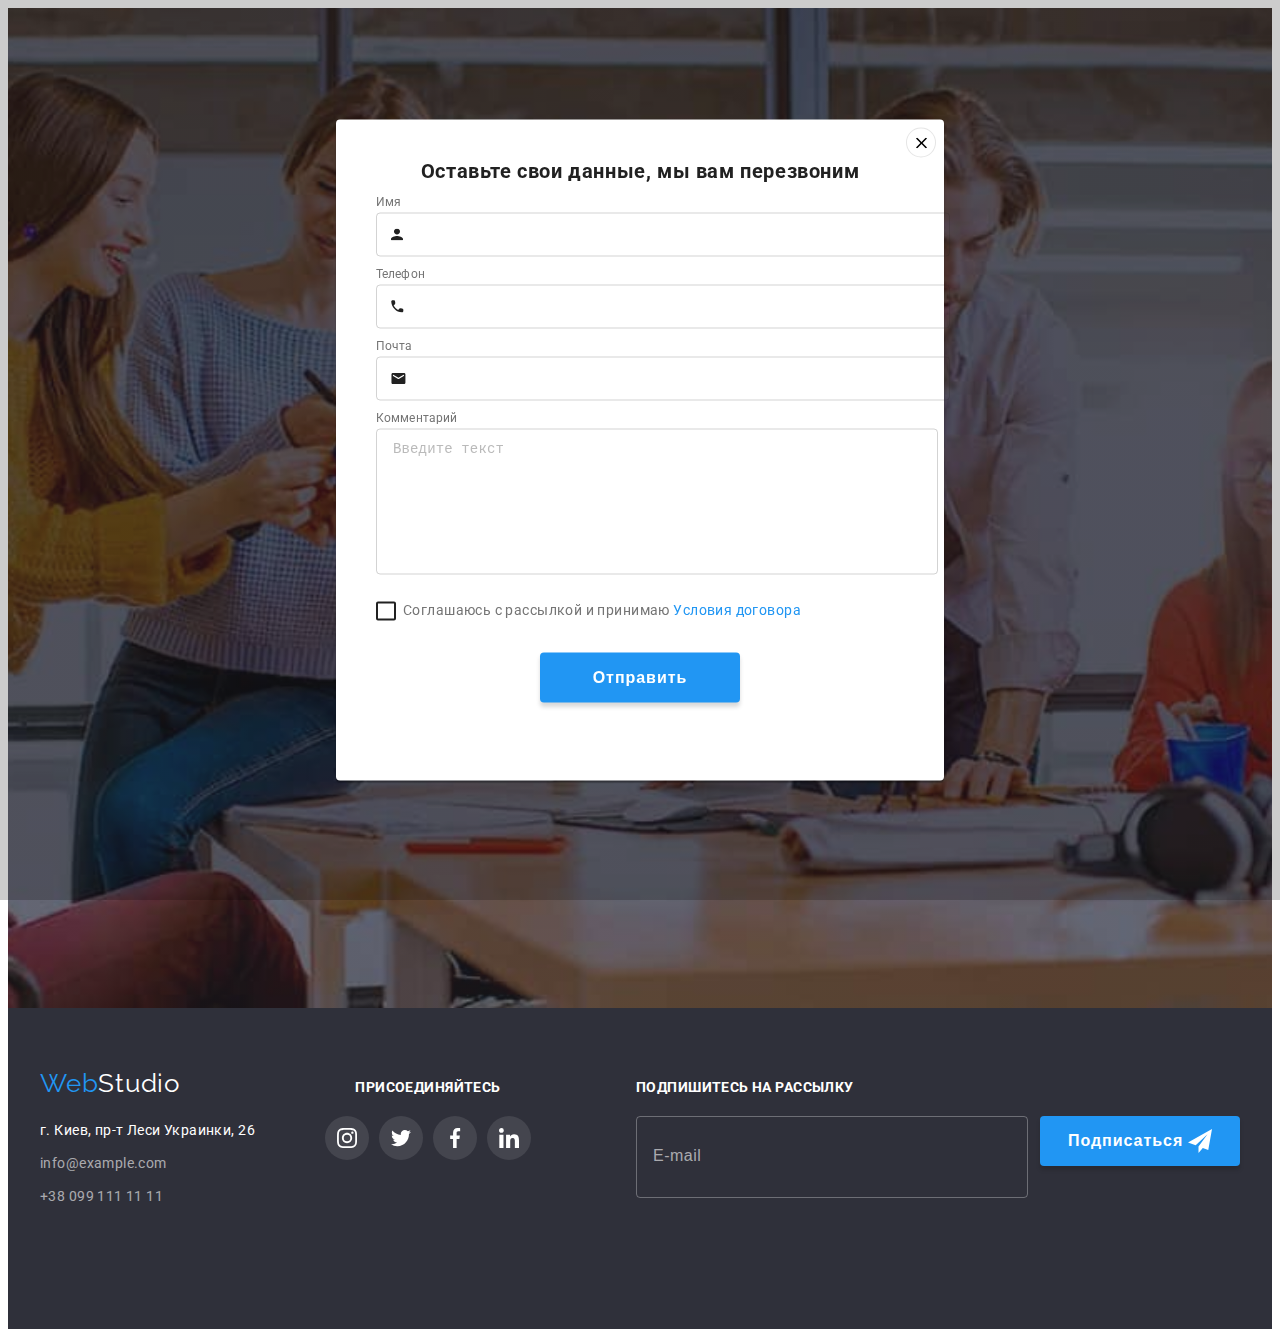
==== index.html @ 38171be0 "1" ====
<!DOCTYPE html>
<html lang="ru">
  <head>
    <meta charset="UTF-8" />
    <meta http-equiv="X-UA-Compatible" content="IE=edge" />
    <meta name="viewport" content="width=device-width, initial-scale=1.0" />
    <title>WebStudio</title>
    <link rel="preconnect" href="https://fonts.googleapis.com" />
    <link rel="preconnect" href="https://fonts.gstatic.com" crossorigin />
    <link
      href="https://fonts.googleapis.com/css2?family=Raleway:wght@700&family=Roboto:wght@400;500;700;900&display=swap"
      rel="stylesheet"
    />
    <link href="https://unpkg.com/aos@2.3.1/dist/aos.css" rel="stylesheet" />
    <link
      rel="stylesheet"
      href="https://cdnjs.cloudflare.com/ajax/libs/modern-normalize/1.1.0/modern-normalize.min.css"
      integrity="sha512-wpPYUAdjBVSE4KJnH1VR1HeZfpl1ub8YT/NKx4PuQ5NmX2tKuGu6U/JRp5y+Y8XG2tV+wKQpNHVUX03MfMFn9Q=="
      crossorigin="anonymous"
      referrerpolicy="no-referrer"
    />
    <link rel="stylesheet" href="./css/main.min.css" />
  </head>
  <body>
    <!-- <header class="header">
      <div class="container">
        <nav class="nav">
          <a class="logo nav__logo" href="/">
            <span>Web</span><span class="nav__logo--dark">Studio</span>
          </a>

          <ul class="menu">
            <li class="menu__item">
              <a class="menu__link current" href="./index.html">Студия</a>
            </li>
            <li class="menu__item">
              <a class="menu__link" href="./portfolio.html">Портфолио</a>
            </li>
            <li class="menu__item">
              <a class="menu__link" href="">Контакты</a>
            </li>
          </ul>
        </nav>

        <ul class="contacts">
          <li class="contact__item">
            <a class="contacts__link" href="mailto:info@devstudio.com">
              <svg class="contacts__icon" width="16" height="12">
                <use href="./images/icons.svg#icon-envelope-1"></use>
              </svg>
              info@devstudio.com</a
            >
          </li>
          <li class="contact__item">
            <a class="contacts__link" href="tel:+380991111111">
              <svg class="contacts__icon" width="10" height="16">
                <use href="./images/icons.svg#icon-smartphone-1"></use>
              </svg>
              +38 099 111 11 11</a
            >
          </li>
        </ul>
      </div>
    </header> -->

    <main>
      <section
        class="hero"
        data-aos="fade-right"
        data-aos-offset="400"
        data-aos-easing="ease-in-sine"
      >
        <div class="container">
          <h1 class="hero__title">Эффективные решения для вашего бизнеса</h1>
          <button class="hero__button btn" type="button" data-modal-open>
            Заказать услугу
          </button>
        </div>
      </section>

      <!-- <section
        class="benefits section"
        data-aos="fade-left"
        data-aos-offset="400"
        data-aos-easing="ease-in-sine"
      >
        <div class="container">
          <ul class="benefits__list">
            <li class="benefits__item">
              <div class="benefits-picture">
                <svg class="benefits-picture__icon" width="70" height="70">
                  <use href="./images/icons.svg#icon-antenna-1"></use>
                </svg>
              </div>
              <h2 class="benefits__title">Внимание к деталям</h2>
              <p class="benefits__description">
                Идейные соображения, а также начало повседневной работы по
                формированию позиции.
              </p>
            </li>
            <li class="benefits__item">
              <div class="benefits-picture">
                <svg class="benefits-picture__icon" width="70" height="70">
                  <use href="./images/icons.svg#icon-clock"></use>
                </svg>
              </div>
              <h2 class="benefits__title">Пунктуальность</h2>
              <p class="benefits__description">
                Задача организации, в особенности же рамки и место обучения
                кадров влечет за собой.
              </p>
            </li>
            <li class="benefits__item">
              <div class="benefits-picture">
                <svg class="benefits-picture__icon" width="70" height="70">
                  <use href="./images/icons.svg#icon-diagram"></use>
                </svg>
              </div>
              <h2 class="benefits__title">Планирование</h2>
              <p class="benefits__description">
                Равным образом консультация с широким активом в значительной
                степени обуславливает.
              </p>
            </li>
            <li class="benefits__item">
              <div class="benefits-picture">
                <svg class="benefits-picture__icon" width="70" height="70">
                  <use href="./images/icons.svg#icon-astronaut"></use>
                </svg>
              </div>
              <h2 class="benefits__title">Современные технологии</h2>
              <p class="benefits__description">
                Значимость этих проблем настолько очевидна, что реализация
                плановых заданий.
              </p>
            </li>
          </ul>
        </div>
      </section> -->

      <!-- <section
        class="work section"
        data-aos="fade-right"
        data-aos-offset="400"
        data-aos-easing="ease-in-sine"
      >
        <div class="container">
          <h2 class="work-title title">Чем мы занимаемся</h2>
          <ul class="work-list list">
            <li class="work-item">
              <img
                class="img"
                src="./images/code.jpg"
                alt="код"
                width="370"
                height="294"
              />
              <p class="work-list-text">Десктопные приложения</p>
            </li>
            <li class="work-item">
              <img
                src="./images/develop.jpg"
                alt="моб разработка"
                width="370"
                height="294"
              />
              <p class="work-list-text">Мобильные приложения</p>
            </li>
            <li class="work-item">
              <img
                src="./images/styles.jpg"
                alt="стили"
                width="370"
                height="294"
              />
              <p class="work-list-text">Дизайнерские решения</p>
            </li>
          </ul>
        </div>
      </section> -->

      <!-- <section
        class="team section"
        data-aos="fade-left"
        data-aos-offset="400"
        data-aos-easing="ease-in-sine"
      >
        <div class="container">
          <h2 class="team-title title">Наша команда</h2>
          <ul class="team-list list">
            <li class="team-item">
              <img
                src="./images/product_designer.jpg"
                alt="Игорь Демьяненко"
                width="270"
                height="260"
              />
              <div class="employee">
                <h3 class="team-subtitle">Игорь Демьяненко</h3>
                <p class="team-text" lang="en">Product Designer</p>
                <ul class="soc-list employee-soc-list">
                  <li class="soc-item employee-soc-item">
                    <a href="" class="soc-link employee-soc-link">
                      <svg
                        class="soc-icons employee-soc-icons"
                        width="20"
                        height="20"
                      >
                        <use href="./images/icons.svg#icon-instagram"></use>
                      </svg>
                    </a>
                  </li>
                  <li class="soc-item employee-soc-item">
                    <a href="" class="soc-link employee-soc-link">
                      <svg
                        class="soc-icons employee-soc-icons"
                        width="20"
                        height="20"
                      >
                        <use href="./images/icons.svg#icon-twitter"></use>
                      </svg>
                    </a>
                  </li>
                  <li class="soc-item employee-soc-item">
                    <a href="" class="soc-link employee-soc-link">
                      <svg
                        class="soc-icons employee-soc-icons"
                        width="20"
                        height="20"
                      >
                        <use href="./images/icons.svg#icon-facebook"></use>
                      </svg>
                    </a>
                  </li>
                  <li class="soc-item employee-soc-item">
                    <a href="" class="soc-link employee-soc-link">
                      <svg
                        class="soc-icons employee-soc-icons"
                        width="20"
                        height="20"
                      >
                        <use href="./images/icons.svg#icon-linkedin"></use>
                      </svg>
                    </a>
                  </li>
                </ul>
              </div>
            </li>
            <li class="team-item">
              <img
                src="./images/frontend_developer.jpg"
                alt="Ольга Репина"
                width="270"
                height="260"
              />
              <div class="employee">
                <h3 class="team-subtitle">Ольга Репина</h3>
                <p class="team-text" lang="en">Frontend Developer</p>
                <ul class="soc-list employee-soc-list">
                  <li class="soc-item employee-soc-item">
                    <a href="" class="soc-link employee-soc-link">
                      <svg
                        class="soc-icons employee-soc-icons"
                        width="20"
                        height="20"
                      >
                        <use href="./images/icons.svg#icon-instagram"></use>
                      </svg>
                    </a>
                  </li>
                  <li class="soc-item employee-soc-item">
                    <a href="" class="soc-link employee-soc-link">
                      <svg
                        class="soc-icons employee-soc-icons"
                        width="20"
                        height="20"
                      >
                        <use href="./images/icons.svg#icon-twitter"></use>
                      </svg>
                    </a>
                  </li>
                  <li class="soc-item employee-soc-item">
                    <a href="" class="soc-link employee-soc-link">
                      <svg
                        class="soc-icons employee-soc-icons"
                        width="20"
                        height="20"
                      >
                        <use href="./images/icons.svg#icon-facebook"></use>
                      </svg>
                    </a>
                  </li>
                  <li class="soc-item employee-soc-item">
                    <a href="" class="soc-link employee-soc-link">
                      <svg
                        class="soc-icons employee-soc-icons"
                        width="20"
                        height="20"
                      >
                        <use href="./images/icons.svg#icon-linkedin"></use>
                      </svg>
                    </a>
                  </li>
                </ul>
              </div>
            </li>
            <li class="team-item">
              <img
                src="./images/marketing.jpg"
                alt="Николай Тарасов"
                width="270"
                height="260"
              />
              <div class="employee">
                <h3 class="team-subtitle">Николай Тарасов</h3>
                <p class="team-text" lang="en">Marketing</p>
                <ul class="soc-list employee-soc-list">
                  <li class="soc-item employee-soc-item">
                    <a href="" class="soc-link employee-soc-link">
                      <svg
                        class="soc-icons employee-soc-icons"
                        width="20"
                        height="20"
                      >
                        <use href="./images/icons.svg#icon-instagram"></use>
                      </svg>
                    </a>
                  </li>
                  <li class="soc-item employee-soc-item">
                    <a href="" class="soc-link employee-soc-link">
                      <svg
                        class="soc-icons employee-soc-icons"
                        width="20"
                        height="20"
                      >
                        <use href="./images/icons.svg#icon-twitter"></use>
                      </svg>
                    </a>
                  </li>
                  <li class="soc-item employee-soc-item">
                    <a href="" class="soc-link employee-soc-link">
                      <svg
                        class="soc-icons employee-soc-icons"
                        width="20"
                        height="20"
                      >
                        <use href="./images/icons.svg#icon-facebook"></use>
                      </svg>
                    </a>
                  </li>
                  <li class="soc-item employee-soc-item">
                    <a href="" class="soc-link employee-soc-link">
                      <svg
                        class="soc-icons employee-soc-icons"
                        width="20"
                        height="20"
                      >
                        <use href="./images/icons.svg#icon-linkedin"></use>
                      </svg>
                    </a>
                  </li>
                </ul>
              </div>
            </li>
            <li class="team-item">
              <img
                src="./images/ui_designer.jpg"
                alt="Михаил Ермаков"
                width="270"
                height="260"
              />
              <div class="employee">
                <h3 class="team-subtitle">Михаил Ермаков</h3>
                <p class="team-text" lang="en">UI Designer</p>
                <ul class="soc-list employee-soc-list">
                  <li class="soc-item employee-soc-item">
                    <a href="" class="soc-link employee-soc-link">
                      <svg
                        class="soc-icons soc-icons employee-soc-icons"
                        width="20"
                        height="20"
                      >
                        <use href="./images/icons.svg#icon-instagram"></use>
                      </svg>
                    </a>
                  </li>
                  <li class="soc-item employee-soc-item">
                    <a href="" class="soc-link employee-soc-link">
                      <svg
                        class="soc-icons employee-soc-icons"
                        width="20"
                        height="20"
                      >
                        <use href="./images/icons.svg#icon-twitter"></use>
                      </svg>
                    </a>
                  </li>
                  <li class="soc-item employee-soc-item">
                    <a href="" class="soc-link employee-soc-link">
                      <svg
                        class="soc-icons employee-soc-icons"
                        width="20"
                        height="20"
                      >
                        <use href="./images/icons.svg#icon-facebook"></use>
                      </svg>
                    </a>
                  </li>
                  <li class="soc-item employee-soc-item">
                    <a href="" class="soc-link employee-soc-link">
                      <svg
                        class="soc-icons employee-soc-icons"
                        width="20"
                        height="20"
                      >
                        <use href="./images/icons.svg#icon-linkedin"></use>
                      </svg>
                    </a>
                  </li>
                </ul>
              </div>
            </li>
          </ul>
        </div>
      </section> -->

      <!-- <section
        class="clients section"
        data-aos="fade-right"
        data-aos-offset="400"
        data-aos-easing="ease-in-sine"
      >
        <div class="container">
          <h2 class="clients-title title">Постоянные клиенты</h2>
          <ul class="clients-list">
            <li class="clients-item">
              <a href="" class="client-link">
                <svg class="client-icon" width="106" height="60">
                  <use href="./images/icons.svg#icon-logoyaco-2"></use>
                </svg>
              </a>
            </li>
            <li class="clients-item">
              <a href="" class="client-link">
                <svg class="client-icon" width="106" height="60">
                  <use href="./images/icons.svg#icon-company"></use>
                </svg>
              </a>
            </li>
            <li class="clients-item">
              <a href="" class="client-link">
                <svg class="client-icon" width="106" height="60">
                  <use href="./images/icons.svg#icon-companythird"></use>
                </svg>
              </a>
            </li>
            <li class="clients-item">
              <a href="" class="client-link">
                <svg class="client-icon" width="106" height="60">
                  <use href="./images/icons.svg#icon-fosterpeters"></use>
                </svg>
              </a>
            </li>
            <li class="clients-item">
              <a href="" class="client-link">
                <svg class="client-icon" width="106" height="60">
                  <use href="./images/icons.svg#icon-brand"></use>
                </svg>
              </a>
            </li>
            <li class="clients-item">
              <a href="" class="client-link">
                <svg class="client-icon" width="106" height="60">
                  <use href="./images/icons.svg#icon-tagline"></use>
                </svg>
              </a>
            </li>
          </ul>
        </div>
      </section> -->
    </main>

    <footer class="footer">
      <div class="footer-wrap container">
        <div class="footer-wrap-top">
          <div class="footer-left">
            <a class="logo" href="/">
              <span>Web</span><span class="logo-light">Studio</span>
            </a>
            <address class="address">
              <ul class="address-list list">
                <li class="adress-item">
                  <a class="address-destination" href=""
                    >г. Киев, пр-т Леси Украинки, 26</a
                  >
                </li>
                <li class="adress-item">
                  <a class="address-link" href="mailto:info@example.com"
                    >info@example.com</a
                  >
                </li>
                <li class="adress-item">
                  <a class="address-link" href="tel:+380991111111"
                    >+38 099 111 11 11</a
                  >
                </li>
              </ul>
            </address>
          </div>

          <div class="soc-contacts">
            <h2 class="title-soc">присоединяйтесь</h2>
            <ul class="soc-list footer-soc-list">
              <li class="soc-item footer-soc-item">
                <a href="" class="soc-link footer-soc-link">
                  <svg class="soc-icons footer-soc-icon" width="20" height="20">
                    <use href="./images/icons.svg#icon-instagram"></use>
                  </svg>
                </a>
              </li>
              <li class="soc-item footer-soc-item">
                <a href="" class="soc-link footer-soc-link">
                  <svg class="soc-icons footer-soc-icon" width="20" height="20">
                    <use href="./images/icons.svg#icon-twitter"></use>
                  </svg>
                </a>
              </li>
              <li class="soc-item footer-soc-item">
                <a href="" class="soc-link footer-soc-link">
                  <svg class="soc-icons footer-soc-icon" width="20" height="20">
                    <use href="./images/icons.svg#icon-facebook"></use>
                  </svg>
                </a>
              </li>
              <li class="soc-item footer-soc-item">
                <a href="" class="soc-link footer-soc-link">
                  <svg class="soc-icons footer-soc-icon" width="20" height="20">
                    <use href="./images/icons.svg#icon-linkedin"></use>
                  </svg>
                </a>
              </li>
            </ul>
          </div>
        </div>
        <form class="footer-form">
          <p class="form-text">Подпишитесь на рассылку</p>
          <div class="footer-input-wrap">
            <input
              class="footer-input"
              name="email"
              type="email"
              placeholder="E-mail"
            />

            <button class="btn-footer btn" type="submit">
              Подписаться
              <svg class="button-icon" width="24" height="24">
                <use href="./images/icons.svg#icon-icon-send"></use>
              </svg>
            </button>
          </div>
        </form>
      </div>
    </footer>

    <div class="backdrop" data-modal>
      <div class="modal">
        <button class="modal-close-btn" type="button" data-modal-close>
          <svg class="modal-close-icon" width="11" height="11">
            <use href="./images/icons.svg#icon-button-close"></use>
          </svg>
        </button>
        <p class="modal-title">Оставьте свои данные, мы вам перезвоним</p>
        <form class="modal-form">
          <div class="modal-field">
            <label class="label-modal" for="full-name">Имя</label>
            <div class="modal-wrap">
              <input
                class="input-modal"
                id="full-name"
                name="full-name"
                type="text"
                required
              />
              <svg class="input-icon" width="12" height="12">
                <use href="./images/icons.svg#icon-person-2"></use>
              </svg>
            </div>
          </div>

          <div class="modal-field">
            <label class="label-modal" for="tel">Телефон</label>
            <div class="modal-wrap">
              <input
                class="input-modal"
                id="tel"
                name="tel"
                type="tel"
                required
              />
              <svg class="input-icon" width="13" height="13">
                <use href="./images/icons.svg#icon-phone-1"></use>
              </svg>
            </div>
          </div>

          <div class="modal-field">
            <label class="label-modal" for="email">Почта</label>
            <div class="modal-wrap">
              <input
                class="input-modal"
                id="email"
                name="mail"
                type="email"
                required
              />
              <svg class="input-icon" width="15" height="12">
                <use href="./images/icons.svg#icon-mail-2"></use>
              </svg>
            </div>
          </div>

          <div class="modal-field-comment">
            <label class="label-modal" for="comment">Комментарий</label>
            <div class="modal-wrap-comment">
              <textarea
                class="textarea-comment"
                name="comment"
                id="comment"
                placeholder="Введите текст"
              ></textarea>
            </div>
          </div>
          <div class="modal-field-check">
            <input
              class="input-check visually-hidden"
              type="checkbox"
              name="privacy"
              id="privacy"
              required
            />
            <label class="check-label" for="privacy">
              <span>
                <svg class="check-icon" width="11" height="8">
                  <use href="./images/icons.svg#icon-checkbox1"></use>
                </svg>
              </span>
              Соглашаюсь с рассылкой и принимаю&nbsp;
              <a href="">Условия договора</a>
            </label>
          </div>

          <button class="btn-modal btn" type="submit">Отправить</button>
        </form>
      </div>
    </div>
    <script src="https://unpkg.com/aos@2.3.1/dist/aos.js"></script>
    <script>
      AOS.init();
    </script>
    <script src="./js/modal.js"></script>
  </body>
</html>
---- css/main.min.css ----
:root{--main-title-color: #212121;--main-text-color: #757575;--second-text-color: #ffffff;--dark-text-color: #000000;--accent-color: #2196f3;--bgc-btn-hover: #188ce8;--main-bgc: #f5f4fa;--bgc-light: #ffffff;--bgc-dark: #2f303a;--main-font: "Roboto", Arial, Helvetica, sans-serif;--logo-font: "Raleway"}.visually-hidden{position:absolute;white-space:nowrap;width:1px;height:1px;overflow:hidden;border:0;padding:0;clip:rect(0 0 0 0);clip-path:inset(50%);margin:-1px}p,h1,h2,h3,h4,h5,h6{margin:0}ul{margin:0;padding-left:0;list-style:none}img{display:block;max-width:100%;height:auto;width:100%}button{cursor:pointer}a{text-decoration:none}body{font-family:var(--main-font);color:var(--main-text-color)}.container{width:100%;padding-left:15px;padding-right:15px;margin:0 auto}@media screen and (min-width: 480px){.container{max-width:480px}}@media screen and (min-width: 768px){.container{max-width:768px}}@media screen and (min-width: 1200px){.container{max-width:1200px}}.section{padding-top:60px;padding-bottom:60px}@media screen and (min-width: 1200px){.section{padding-top:94px;padding-bottom:94px}}.logo{font-family:var(--logo-font);font-size:24px;line-height:1.17;letter-spacing:.03em;color:var(--accent-color)}@media screen and (min-width: 1200px){.logo{font-size:26px;line-height:1.19}}.btn{font-weight:700;font-size:16px;line-height:1.88;text-align:center;letter-spacing:.06em;color:var(--second-text-color);background-color:var(--accent-color);box-shadow:0px 4px 4px rgba(0,0,0,.15);border-radius:4px;border:none;height:50px;min-width:200px;display:block;margin-right:0;margin-right:auto;margin-left:auto;transition:background-color 250ms cubic-bezier(0.4, 0, 0.2, 1)}.btn:hover,.btn:focus{background-color:var(--bgc-btn-hover)}.header{border-bottom:1px solid #ececec}.header .container{display:flex;align-items:center}.nav{display:flex;align-items:center}.nav__logo{padding-top:16px;padding-bottom:16px}@media screen and (min-width: 768px){.nav__logo{padding-top:0px;padding-bottom:0px;margin-right:88px}}@media screen and (min-width: 1200px){.nav__logo{margin-right:93px}}.nav__logo--dark{color:var(--dark-text-color)}.menu{display:none}@media screen and (min-width: 768px){.menu{display:flex;align-items:center}}.menu__link{font-weight:500;font-size:14px;line-height:1.14;letter-spacing:.02em;color:var(--main-title-color);padding-top:32px;padding-bottom:32px;display:block;transition:color 250ms cubic-bezier(0.4, 0, 0.2, 1)}.menu__link:hover,.menu__link:focus{color:var(--accent-color)}.menu__item{position:relative}.menu__item:not(:last-child){margin-right:50px}.current{color:var(--accent-color)}.current::after{position:absolute;bottom:-1px;display:block;content:"";width:100%;height:4px;border-radius:4px;background-color:var(--accent-color)}.contacts{display:none}@media screen and (min-width: 768px){.contacts{display:flex;flex-direction:column;margin-left:auto}}@media screen and (min-width: 1200px){.contacts{flex-direction:row}}.contact__item:not(:first-child){margin-top:10px}@media screen and (min-width: 1200px){.contact__item:not(:first-child){margin-top:0px;margin-left:50px}}@media screen and (min-width: 768px){.contacts__link{font-weight:500;font-size:12px;line-height:1.17;letter-spacing:.02em;color:var(--main-text-color);display:flex;align-items:center;width:100%;height:100%;transition:color 250ms cubic-bezier(0.4, 0, 0.2, 1)}}@media screen and (min-width: 1200px){.contacts__link{justify-content:center;font-size:14px;line-height:1.14}}.contacts__link:hover,.contacts__link:focus{color:var(--accent-color)}.contacts__icon{margin-right:10px;fill:currentColor}.hero{background-color:var(--bgc-dark);padding:118px 0;max-width:100%;height:400px;margin-left:auto;margin-right:auto;background-image:linear-gradient(rgba(47, 48, 58, 0.4), rgba(47, 48, 58, 0.4)),url(../images/hero-bg-mob-1x.jpg);background-repeat:no-repeat;background-position:center;background-size:cover}@media(min-device-pixel-ratio: 2),(min-resolution: 192dpi),(min-resolution: 2dppx){.hero{background-image:linear-gradient(rgba(47, 48, 58, 0.4), rgba(47, 48, 58, 0.4)),url(../images/hero-bg-mob-2x.jpg)}}@media screen and (min-width: 768px){.hero{background-image:linear-gradient(rgba(47, 48, 58, 0.4), rgba(47, 48, 58, 0.4)),url(../images/hero-bg-tab-1x.jpg)}}@media screen and (min-width: 768px)and (min-device-pixel-ratio: 2),screen and (min-width: 768px)and (min-resolution: 192dpi),screen and (min-width: 768px)and (min-resolution: 2dppx){.hero{background-image:linear-gradient(rgba(47, 48, 58, 0.4), rgba(47, 48, 58, 0.4)),url(../images/hero-bg-tab-2x.jpg)}}@media screen and (min-width: 1200px){.hero{background-image:linear-gradient(rgba(47, 48, 58, 0.4), rgba(47, 48, 58, 0.4)),url(../images/hero.jpg);padding:200px 0;max-width:1600px;height:600px}}@media screen and (min-width: 1200px)and (min-device-pixel-ratio: 2),screen and (min-width: 1200px)and (min-resolution: 192dpi),screen and (min-width: 1200px)and (min-resolution: 2dppx){.hero{background-image:linear-gradient(rgba(47, 48, 58, 0.4), rgba(47, 48, 58, 0.4)),url(../images/hero-2x.jpg)}}.hero__title{font-weight:900;font-size:26px;line-height:1.62;text-align:center;letter-spacing:.06em;text-transform:uppercase;color:var(--second-text-color);max-width:360px;margin:0 auto;margin-bottom:30px}@media screen and (min-width: 1200px){.hero__title{font-size:44px;line-height:1.36;max-width:696px}}.benefits{padding-bottom:0}.benefits__list{display:flex;flex-wrap:wrap;gap:30px}@media screen and (min-width: 768px){.benefits__item{width:calc((100% - 30px)/2)}}@media screen and (min-width: 1200px){.benefits__item{width:calc((100% - 90px)/4)}}.benefits-picture{display:flex;justify-content:center;align-items:center;margin-bottom:30px;width:100%;height:120px;background-color:var(--main-bgc);border-radius:4px}.benefits__title{font-size:14px;line-height:1.14;letter-spacing:.03em;text-transform:uppercase;text-align:center;color:var(--main-title-color);margin-bottom:10px}@media screen and (min-width: 768px){.benefits__title{text-align:left}}.benefits__description{font-size:14px;line-height:1.71;letter-spacing:.03em}@media screen and (max-width: 1199.5px){.work{display:none}}.work-list{display:flex;margin:-15px}.work-title{margin-bottom:50px}.work-item{position:relative;width:calc((100% - 90px)/3);margin:15px}.work-list-text{position:absolute;bottom:0;left:0;width:100%;height:70px;display:flex;align-items:center;justify-content:center;font-weight:700;font-size:14px;line-height:1.14;letter-spacing:.03em;text-transform:uppercase;color:var(--second-text-color);background-color:rgba(47,48,58,.8)}.title{font-size:28px;line-height:1.18;text-align:center;letter-spacing:.03em;color:var(--main-title-color);margin-bottom:30px}@media screen and (min-width: 768px){.title{margin-bottom:50px}}@media screen and (min-width: 1200px){.title{font-size:36px;line-height:1.17}}.team{background:var(--main-bgc)}.employee{padding-top:30px;padding-bottom:24px;text-align:center}@media screen and (min-width: 768px){.employee{padding-bottom:30px}}.team-list{display:flex;flex-wrap:wrap;gap:30px}.team-item{background:var(--bgc-light);box-shadow:0px 1px 3px rgba(0,0,0,.12),0px 1px 1px rgba(0,0,0,.14),0px 2px 1px rgba(0,0,0,.2);border-radius:0px 0px 4px 4px}@media screen and (min-width: 768px){.team-item{width:calc((100% - 30px)/2)}}@media screen and (min-width: 1200px){.team-item{width:calc((100% - 90px)/4)}}.team-subtitle{font-weight:500;font-size:16px;line-height:1.19;letter-spacing:.03em;color:var(--main-title-color);margin-bottom:10px}.team-text{font-size:16px;line-height:1.19;letter-spacing:.03em;margin-bottom:16px}.soc-list{display:flex;justify-content:center}.soc-item{width:44px;height:44px}.soc-item:not(:first-child){margin-left:10px}.soc-link{display:flex;justify-content:center;align-items:center;width:100%;height:100%;border-radius:50%;transition:color 250ms cubic-bezier(0.4, 0, 0.2, 1),background-color 250ms cubic-bezier(0.4, 0, 0.2, 1)}.soc-link:hover,.soc-link:focus{background-color:var(--accent-color);color:var(--second-text-color)}.employee-soc-link{color:#afb1b8}.soc-icons{fill:currentColor}.clients-list{display:flex;flex-wrap:wrap;gap:30px}.clients-item{width:calc((100% - 30px)/2);height:92px}@media screen and (min-width: 768px){.clients-item{width:calc((100% - 60px)/3)}}@media screen and (min-width: 1200px){.clients-item{width:calc((100% - 150px)/6)}}.client-link{display:flex;justify-content:center;align-items:center;width:100%;height:100%;border:1px solid #afb1b8;border-radius:4px;color:#afb1b8;transition:color 250ms cubic-bezier(0.4, 0, 0.2, 1),border-color 250ms cubic-bezier(0.4, 0, 0.2, 1)}.client-link:hover,.client-link:focus{color:var(--accent-color);border-color:var(--accent-color)}.client-icon{fill:currentColor}.logo-light{color:var(--second-text-color)}.footer{background-color:var(--bgc-dark);padding:60px 0}.footer-wrap{display:flex;flex-direction:column}@media screen and (min-width: 1200px){.footer-wrap{flex-direction:row;align-items:baseline}}.footer-wrap-top{margin-bottom:60px}@media screen and (min-width: 768px){.footer-wrap-top{display:flex;align-items:baseline;justify-content:space-between;padding-left:61px;padding-right:74px}}@media screen and (min-width: 1200px){.footer-wrap-top{padding-left:0px;padding-right:0px}}.footer-left{display:flex;flex-direction:column;align-items:center;margin-bottom:60px}@media screen and (min-width: 768px){.footer-left{margin-bottom:0}}@media screen and (min-width: 1200px){.footer-left{margin-right:70px;align-items:flex-start}}.address{font-style:normal;margin-top:20px}.adress-item{text-align:center}@media screen and (min-width: 1200px){.adress-item{text-align:left}}.adress-item:not(:last-child){margin-bottom:8px}@media screen and (min-width: 1200px){.adress-item:not(:last-child){margin-bottom:9px}}.address-destination{font-size:14px;line-height:1.71;letter-spacing:.03em;color:var(--second-text-color)}.address-link{font-size:14px;line-height:1.71;letter-spacing:.03em;color:rgba(255,255,255,.6);transition:color 250ms cubic-bezier(0.4, 0, 0.2, 1)}.address-link:hover,.address-link:focus{color:var(--accent-color)}.title-soc{font-size:14px;line-height:1.14;letter-spacing:.03em;text-transform:uppercase;text-align:center;color:var(--second-text-color);margin-bottom:20px}.footer-soc-link{color:var(--second-text-color);background-color:rgba(255,255,255,.1)}.footer-form{width:100%}@media screen and (min-width: 768px)and (max-width: 1199.5px){.footer-form{padding-left:151px;padding-right:137px}}@media screen and (min-width: 1200px){.footer-form{padding-left:0;padding-right:0;margin-left:auto;width:auto}}.form-text{font-weight:700;font-size:14px;line-height:1.14;letter-spacing:.03em;text-transform:uppercase;color:var(--second-text-color);text-align:center;margin-bottom:20px}@media screen and (min-width: 1200px){.form-text{text-align:left}}.footer-input{width:100%;height:50px;background-color:rgba(0,0,0,0);outline:none;border:1px solid rgba(255,255,255,.3);border-radius:4px;padding:15px 16px;margin-bottom:20px;color:var(--second-text-color)}@media screen and (min-width: 1200px){.footer-input{margin-right:12px;width:358px;margin-bottom:0}}.footer-input::placeholder{font-size:16px;line-height:1.25;letter-spacing:.03em;color:rgba(255,255,255,.6)}.btn-footer{display:flex;align-items:center;justify-content:space-between;padding:10px 28px}.button-icon{fill:var(--second-text-color)}.footer-input-wrap{display:flex;flex-direction:column}@media screen and (min-width: 1200px){.footer-input-wrap{flex-direction:row}}.filter-list{margin-bottom:40px;display:flex;flex-wrap:wrap;column-gap:8px;row-gap:15px}@media screen and (min-width: 768px){.filter-list{justify-content:center;margin-bottom:30px}}@media screen and (min-width: 1200px){.filter-list{margin-bottom:50px}}.filter-button{font-weight:500;font-size:16px;line-height:1.62;letter-spacing:.03em;color:#212121;background-color:var(--main-bgc);border-radius:4px;border:none;display:block;padding:6px 22px;transition:color 250ms cubic-bezier(0.4, 0, 0.2, 1),background-color 250ms cubic-bezier(0.4, 0, 0.2, 1),box-shadow 250ms cubic-bezier(0.4, 0, 0.2, 1)}.filter-button:hover,.filter-button:focus{color:var(--second-text-color);background-color:var(--accent-color);box-shadow:0px 3px 1px rgba(0,0,0,.1),0px 1px 2px rgba(0,0,0,.08),0px 2px 2px rgba(0,0,0,.12)}@media screen and (min-width: 1200px){.filter-item:not(:first-child){margin-left:8px}}.current-btn{color:var(--second-text-color);background-color:var(--accent-color);box-shadow:0px 3px 1px rgba(0,0,0,.1),0px 1px 2px rgba(0,0,0,.08),0px 2px 2px rgba(0,0,0,.12)}.list-projects{display:flex;flex-wrap:wrap;gap:30px}.projects-item{display:flex;flex-direction:column;transition:cursor 250ms cubic-bezier(0.4, 0, 0.2, 1),box-shadow 250ms cubic-bezier(0.4, 0, 0.2, 1)}.projects-item:hover{box-shadow:0px 1px 1px rgba(0,0,0,.12),0px 4px 4px rgba(0,0,0,.06),1px 4px 6px rgba(0,0,0,.16);cursor:pointer}@media screen and (min-width: 768px){.projects-item{width:calc((100% - 30px)/2)}}@media screen and (min-width: 1200px){.projects-item{width:calc((100% - 60px)/3)}}.project-box{position:relative;overflow:hidden}.projects-paragraph{position:absolute;top:0;left:0;padding:77px 24px;width:100%;height:100%;font-size:18px;line-height:1.56;letter-spacing:.03em;color:var(--second-text-color);background:rgba(33,150,243,.9);transform:translateY(101%);overflow:auto;transition:transform 250ms cubic-bezier(0.4, 0, 0.2, 1)}@media screen and (min-width: 768px){.projects-paragraph{padding:49px 24px 77px 24px}}@media screen and (min-width: 1200px){.projects-paragraph{padding:63px 24px}}.projects-item:hover .projects-paragraph{transform:translateY(0)}.project-text{border:1px solid #eee;border-top:none;padding-left:24px;padding-bottom:20px;padding-top:20px;padding-right:24px;flex-grow:1}.projects-title{font-size:18px;line-height:2;letter-spacing:.06em;color:var(--main-title-color);margin-bottom:4px}.projects-description{font-size:16px;line-height:1.88;letter-spacing:.03em}.backdrop{position:fixed;top:0;left:0;width:100%;height:100%;background-color:rgba(0,0,0,.2);transition:opacity 500ms ease,visibility 500ms ease}.modal{position:absolute;left:50%;top:50%;transform:translate(-50%, -50%) scale(1) rotate(0);padding:40px;width:calc(100% - 30px);max-width:450px;height:609px;background-color:var(--bgc-light);box-shadow:0px 1px 3px rgba(0,0,0,.12),0px 1px 1px rgba(0,0,0,.14),0px 2px 1px rgba(0,0,0,.2);border-radius:4px;transition:transform 700ms ease}.backdrop.is-hidden .modal{transform:translate(-50%, -50%) scale(0) rotate(360deg)}@media screen and (min-width: 1200px){.modal{height:581px;max-width:528px}}.modal-close-btn{position:absolute;top:8px;right:8px;width:30px;height:30px;display:flex;align-items:center;justify-content:center;border-radius:50%;border:1px solid rgba(0,0,0,.1);background-color:var(--bgc-light);color:var(--dark-text-color);transition:color 250ms cubic-bezier(0.4, 0, 0.2, 1)}.modal-close-btn:hover,.modal-close-btn:focus{color:var(--accent-color)}.modal-close-icon{fill:currentColor}.is-hidden{visibility:hidden;opacity:0;pointer-events:none}.modal-field{margin-bottom:10px}.modal-field-comment{margin-bottom:20px}.modal-title{font-weight:700;font-size:20px;line-height:1.15;text-align:center;letter-spacing:.03em;color:var(--main-title-color);margin-bottom:12px}.label-modal{display:block;margin-bottom:4px;font-size:12px;line-height:1.17;letter-spacing:.01em;color:var(--main-text-color)}.input-modal,.textarea-comment{width:100%;height:40px;border:1px solid rgba(33,33,33,.2);border-radius:4px;background-color:rgba(0,0,0,0);padding-left:42px;outline:none;transition:bodred-color 250ms cubic-bezier(0.4, 0, 0.2, 1)}.textarea-comment{height:120px;padding:12px 16px;resize:none}.textarea-comment::placeholder{font-size:14px;line-height:1.14;letter-spacing:.01em;color:rgba(117,117,117,.5)}.modal-wrap{position:relative}.input-icon{position:absolute;top:50%;left:15px;transform:translateY(-50%);fill:#212121;transition:fill 250ms cubic-bezier(0.4, 0, 0.2, 1)}.input-modal:focus+.input-icon{fill:var(--accent-color)}.input-modal:focus,.textarea-comment:focus{border-color:var(--accent-color)}.modal-field-check{margin-bottom:30px}.check-label{display:flex;align-items:center;font-size:14px;line-height:1.71;letter-spacing:.03em;color:var(--main-text-color)}.check-label a{color:var(--accent-color)}.check-label span{display:flex;align-items:center;justify-content:center;width:16px;height:15px;border-radius:2px;border:2px solid #212121;margin-right:7px}.input-check:checked+.check-label span{background-color:var(--accent-color);border:none}.check-icon{fill:rgba(0,0,0,0)}.input-check:checked+.check-label .check-icon{fill:#fff;border:none}/*# sourceMappingURL=main.min.css.map */
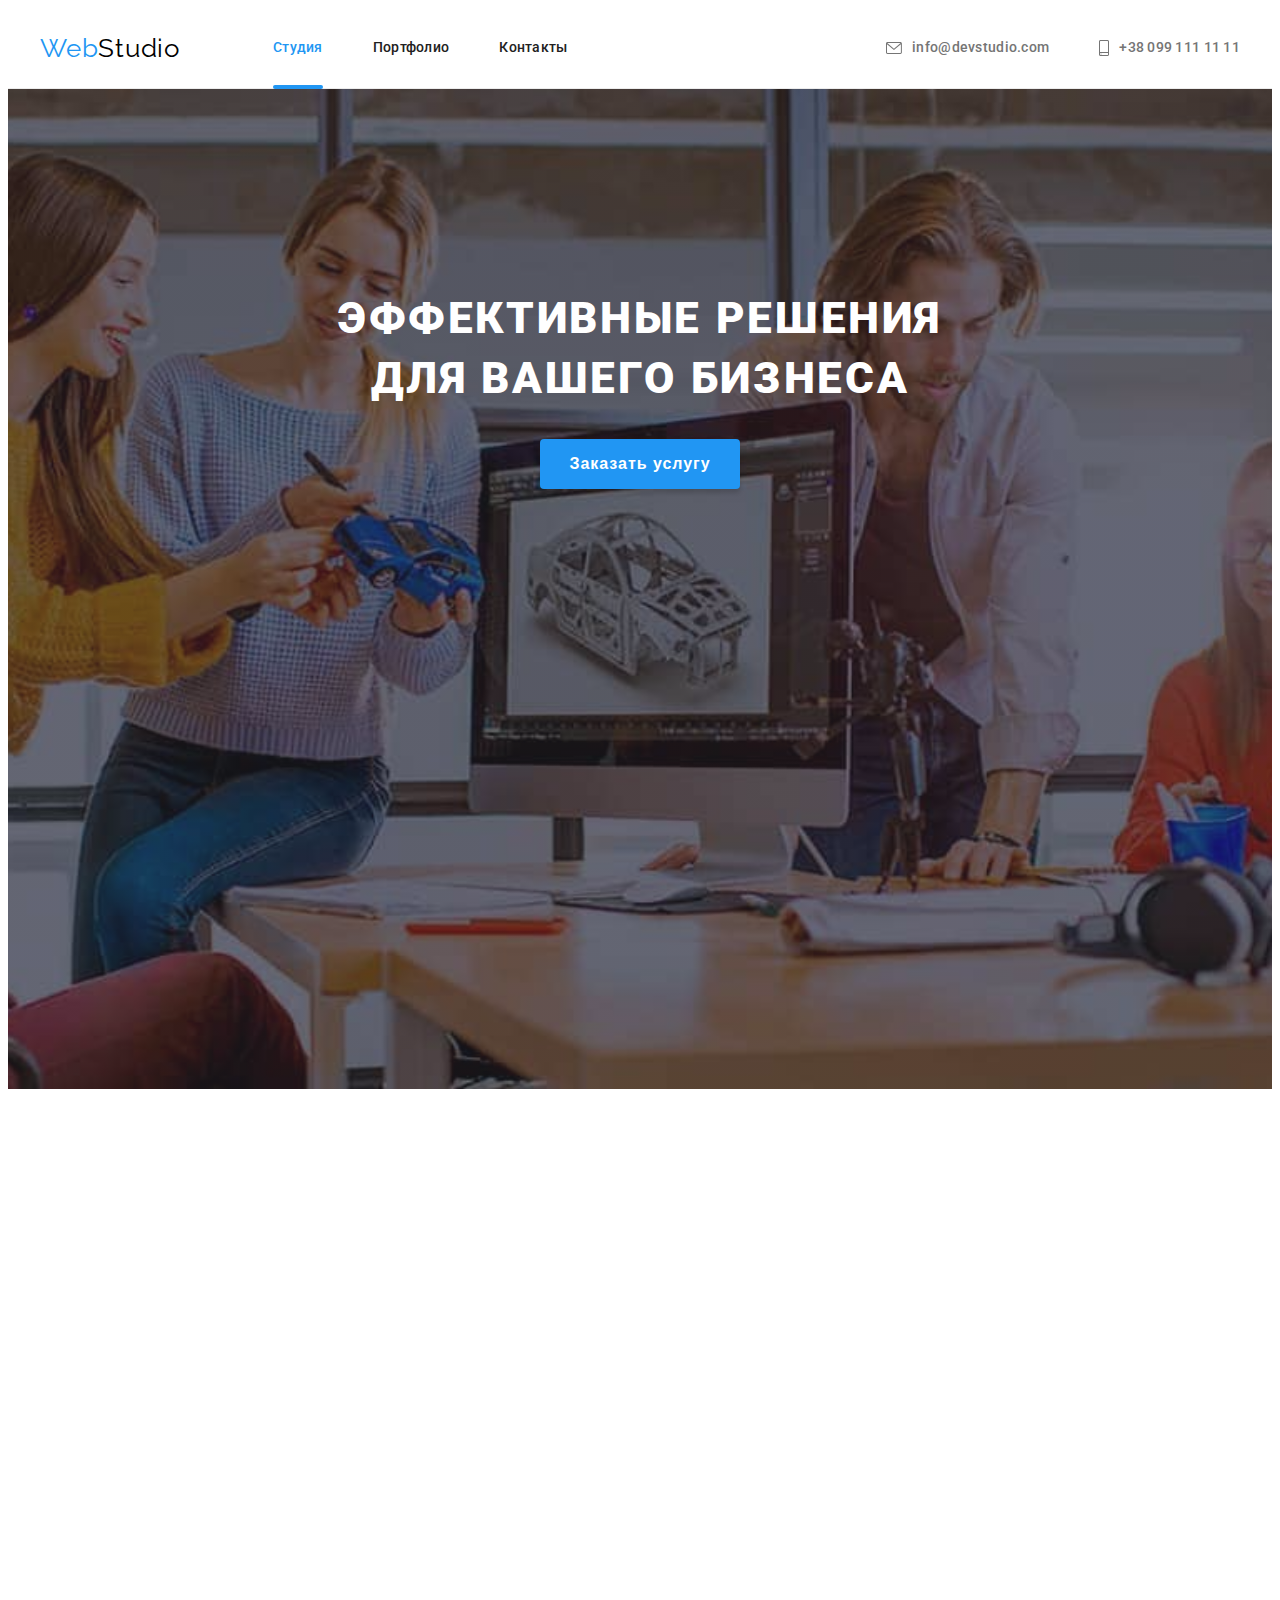
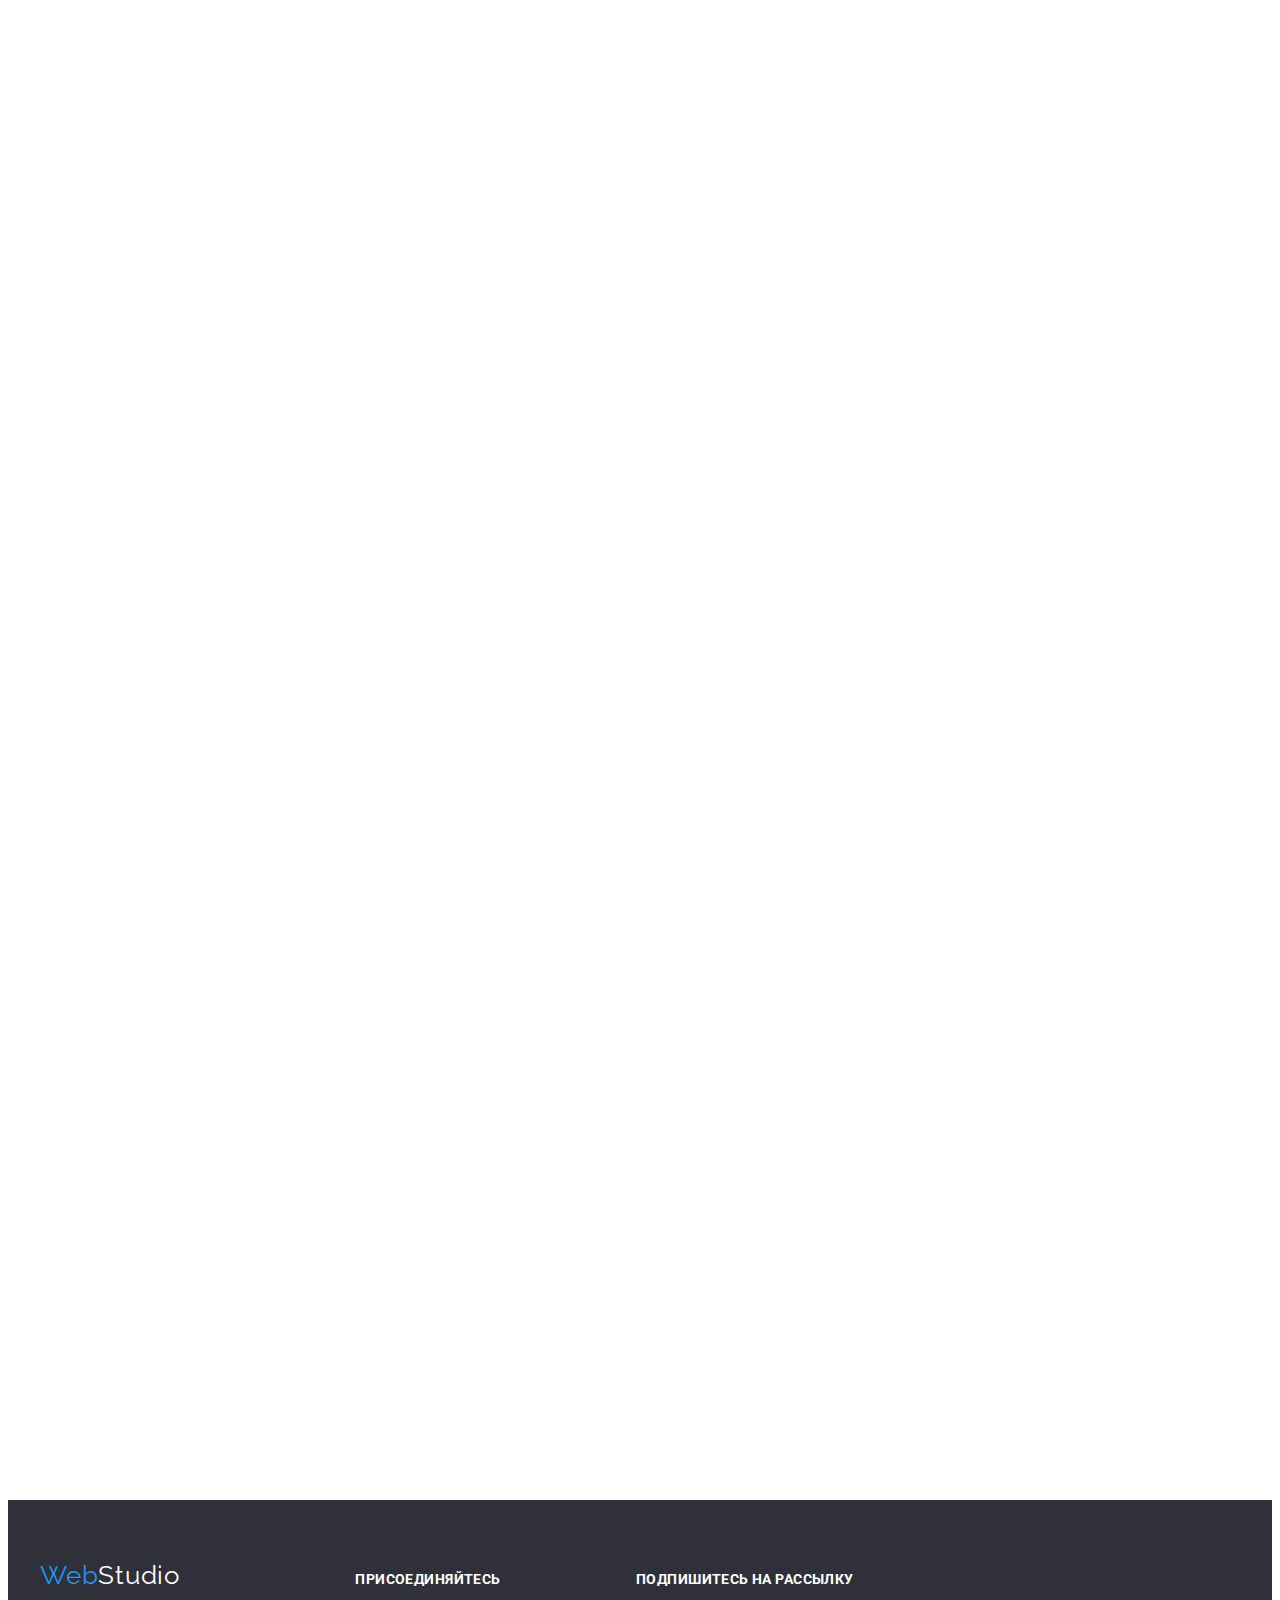
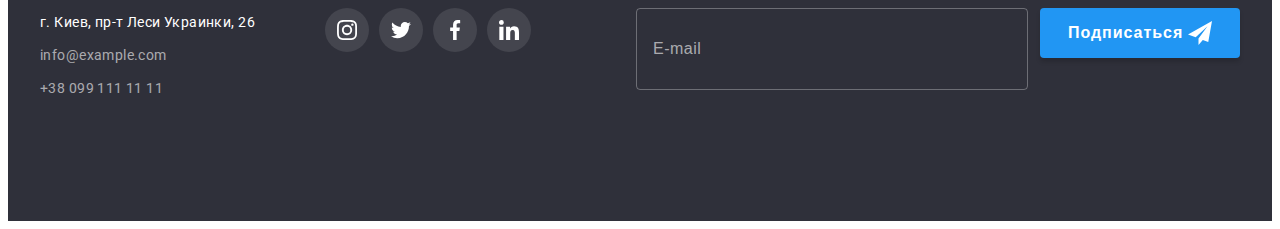
==== commit 372483b4: "2" ====
--- a/index.html
+++ b/index.html
@@ -22,7 +22,7 @@
     <link rel="stylesheet" href="./css/main.min.css" />
   </head>
   <body>
-    <!-- <header class="header">
+    <header class="header">
       <div class="container">
         <nav class="nav">
           <a class="logo nav__logo" href="/">
@@ -61,7 +61,7 @@
           </li>
         </ul>
       </div>
-    </header> -->
+    </header>
 
     <main>
       <section
@@ -78,7 +78,7 @@
         </div>
       </section>
 
-      <!-- <section
+      <section
         class="benefits section"
         data-aos="fade-left"
         data-aos-offset="400"
@@ -136,9 +136,9 @@
             </li>
           </ul>
         </div>
-      </section> -->
-
-      <!-- <section
+      </section>
+
+      <section
         class="work section"
         data-aos="fade-right"
         data-aos-offset="400"
@@ -177,9 +177,9 @@
             </li>
           </ul>
         </div>
-      </section> -->
-
-      <!-- <section
+      </section>
+
+      <section
         class="team section"
         data-aos="fade-left"
         data-aos-offset="400"
@@ -422,9 +422,9 @@
             </li>
           </ul>
         </div>
-      </section> -->
-
-      <!-- <section
+      </section>
+
+      <section
         class="clients section"
         data-aos="fade-right"
         data-aos-offset="400"
@@ -477,7 +477,7 @@
             </li>
           </ul>
         </div>
-      </section> -->
+      </section>
     </main>
 
     <footer class="footer">
@@ -563,7 +563,7 @@
       </div>
     </footer>
 
-    <div class="backdrop" data-modal>
+    <div class="backdrop is-hidden" data-modal>
       <div class="modal">
         <button class="modal-close-btn" type="button" data-modal-close>
           <svg class="modal-close-icon" width="11" height="11">
@@ -646,7 +646,7 @@
                 </svg>
               </span>
               Соглашаюсь с рассылкой и принимаю&nbsp;
-              <a href="">Условия договора</a>
+              <a class="checkbox-link" href="">Условия договора</a>
             </label>
           </div>
 
--- a/css/main.min.css
+++ b/css/main.min.css
@@ -1 +1 @@
-:root{--main-title-color: #212121;--main-text-color: #757575;--second-text-color: #ffffff;--dark-text-color: #000000;--accent-color: #2196f3;--bgc-btn-hover: #188ce8;--main-bgc: #f5f4fa;--bgc-light: #ffffff;--bgc-dark: #2f303a;--main-font: "Roboto", Arial, Helvetica, sans-serif;--logo-font: "Raleway"}.visually-hidden{position:absolute;white-space:nowrap;width:1px;height:1px;overflow:hidden;border:0;padding:0;clip:rect(0 0 0 0);clip-path:inset(50%);margin:-1px}p,h1,h2,h3,h4,h5,h6{margin:0}ul{margin:0;padding-left:0;list-style:none}img{display:block;max-width:100%;height:auto;width:100%}button{cursor:pointer}a{text-decoration:none}body{font-family:var(--main-font);color:var(--main-text-color)}.container{width:100%;padding-left:15px;padding-right:15px;margin:0 auto}@media screen and (min-width: 480px){.container{max-width:480px}}@media screen and (min-width: 768px){.container{max-width:768px}}@media screen and (min-width: 1200px){.container{max-width:1200px}}.section{padding-top:60px;padding-bottom:60px}@media screen and (min-width: 1200px){.section{padding-top:94px;padding-bottom:94px}}.logo{font-family:var(--logo-font);font-size:24px;line-height:1.17;letter-spacing:.03em;color:var(--accent-color)}@media screen and (min-width: 1200px){.logo{font-size:26px;line-height:1.19}}.btn{font-weight:700;font-size:16px;line-height:1.88;text-align:center;letter-spacing:.06em;color:var(--second-text-color);background-color:var(--accent-color);box-shadow:0px 4px 4px rgba(0,0,0,.15);border-radius:4px;border:none;height:50px;min-width:200px;display:block;margin-right:0;margin-right:auto;margin-left:auto;transition:background-color 250ms cubic-bezier(0.4, 0, 0.2, 1)}.btn:hover,.btn:focus{background-color:var(--bgc-btn-hover)}.header{border-bottom:1px solid #ececec}.header .container{display:flex;align-items:center}.nav{display:flex;align-items:center}.nav__logo{padding-top:16px;padding-bottom:16px}@media screen and (min-width: 768px){.nav__logo{padding-top:0px;padding-bottom:0px;margin-right:88px}}@media screen and (min-width: 1200px){.nav__logo{margin-right:93px}}.nav__logo--dark{color:var(--dark-text-color)}.menu{display:none}@media screen and (min-width: 768px){.menu{display:flex;align-items:center}}.menu__link{font-weight:500;font-size:14px;line-height:1.14;letter-spacing:.02em;color:var(--main-title-color);padding-top:32px;padding-bottom:32px;display:block;transition:color 250ms cubic-bezier(0.4, 0, 0.2, 1)}.menu__link:hover,.menu__link:focus{color:var(--accent-color)}.menu__item{position:relative}.menu__item:not(:last-child){margin-right:50px}.current{color:var(--accent-color)}.current::after{position:absolute;bottom:-1px;display:block;content:"";width:100%;height:4px;border-radius:4px;background-color:var(--accent-color)}.contacts{display:none}@media screen and (min-width: 768px){.contacts{display:flex;flex-direction:column;margin-left:auto}}@media screen and (min-width: 1200px){.contacts{flex-direction:row}}.contact__item:not(:first-child){margin-top:10px}@media screen and (min-width: 1200px){.contact__item:not(:first-child){margin-top:0px;margin-left:50px}}@media screen and (min-width: 768px){.contacts__link{font-weight:500;font-size:12px;line-height:1.17;letter-spacing:.02em;color:var(--main-text-color);display:flex;align-items:center;width:100%;height:100%;transition:color 250ms cubic-bezier(0.4, 0, 0.2, 1)}}@media screen and (min-width: 1200px){.contacts__link{justify-content:center;font-size:14px;line-height:1.14}}.contacts__link:hover,.contacts__link:focus{color:var(--accent-color)}.contacts__icon{margin-right:10px;fill:currentColor}.hero{background-color:var(--bgc-dark);padding:118px 0;max-width:100%;height:400px;margin-left:auto;margin-right:auto;background-image:linear-gradient(rgba(47, 48, 58, 0.4), rgba(47, 48, 58, 0.4)),url(../images/hero-bg-mob-1x.jpg);background-repeat:no-repeat;background-position:center;background-size:cover}@media(min-device-pixel-ratio: 2),(min-resolution: 192dpi),(min-resolution: 2dppx){.hero{background-image:linear-gradient(rgba(47, 48, 58, 0.4), rgba(47, 48, 58, 0.4)),url(../images/hero-bg-mob-2x.jpg)}}@media screen and (min-width: 768px){.hero{background-image:linear-gradient(rgba(47, 48, 58, 0.4), rgba(47, 48, 58, 0.4)),url(../images/hero-bg-tab-1x.jpg)}}@media screen and (min-width: 768px)and (min-device-pixel-ratio: 2),screen and (min-width: 768px)and (min-resolution: 192dpi),screen and (min-width: 768px)and (min-resolution: 2dppx){.hero{background-image:linear-gradient(rgba(47, 48, 58, 0.4), rgba(47, 48, 58, 0.4)),url(../images/hero-bg-tab-2x.jpg)}}@media screen and (min-width: 1200px){.hero{background-image:linear-gradient(rgba(47, 48, 58, 0.4), rgba(47, 48, 58, 0.4)),url(../images/hero.jpg);padding:200px 0;max-width:1600px;height:600px}}@media screen and (min-width: 1200px)and (min-device-pixel-ratio: 2),screen and (min-width: 1200px)and (min-resolution: 192dpi),screen and (min-width: 1200px)and (min-resolution: 2dppx){.hero{background-image:linear-gradient(rgba(47, 48, 58, 0.4), rgba(47, 48, 58, 0.4)),url(../images/hero-2x.jpg)}}.hero__title{font-weight:900;font-size:26px;line-height:1.62;text-align:center;letter-spacing:.06em;text-transform:uppercase;color:var(--second-text-color);max-width:360px;margin:0 auto;margin-bottom:30px}@media screen and (min-width: 1200px){.hero__title{font-size:44px;line-height:1.36;max-width:696px}}.benefits{padding-bottom:0}.benefits__list{display:flex;flex-wrap:wrap;gap:30px}@media screen and (min-width: 768px){.benefits__item{width:calc((100% - 30px)/2)}}@media screen and (min-width: 1200px){.benefits__item{width:calc((100% - 90px)/4)}}.benefits-picture{display:flex;justify-content:center;align-items:center;margin-bottom:30px;width:100%;height:120px;background-color:var(--main-bgc);border-radius:4px}.benefits__title{font-size:14px;line-height:1.14;letter-spacing:.03em;text-transform:uppercase;text-align:center;color:var(--main-title-color);margin-bottom:10px}@media screen and (min-width: 768px){.benefits__title{text-align:left}}.benefits__description{font-size:14px;line-height:1.71;letter-spacing:.03em}@media screen and (max-width: 1199.5px){.work{display:none}}.work-list{display:flex;margin:-15px}.work-title{margin-bottom:50px}.work-item{position:relative;width:calc((100% - 90px)/3);margin:15px}.work-list-text{position:absolute;bottom:0;left:0;width:100%;height:70px;display:flex;align-items:center;justify-content:center;font-weight:700;font-size:14px;line-height:1.14;letter-spacing:.03em;text-transform:uppercase;color:var(--second-text-color);background-color:rgba(47,48,58,.8)}.title{font-size:28px;line-height:1.18;text-align:center;letter-spacing:.03em;color:var(--main-title-color);margin-bottom:30px}@media screen and (min-width: 768px){.title{margin-bottom:50px}}@media screen and (min-width: 1200px){.title{font-size:36px;line-height:1.17}}.team{background:var(--main-bgc)}.employee{padding-top:30px;padding-bottom:24px;text-align:center}@media screen and (min-width: 768px){.employee{padding-bottom:30px}}.team-list{display:flex;flex-wrap:wrap;gap:30px}.team-item{background:var(--bgc-light);box-shadow:0px 1px 3px rgba(0,0,0,.12),0px 1px 1px rgba(0,0,0,.14),0px 2px 1px rgba(0,0,0,.2);border-radius:0px 0px 4px 4px}@media screen and (min-width: 768px){.team-item{width:calc((100% - 30px)/2)}}@media screen and (min-width: 1200px){.team-item{width:calc((100% - 90px)/4)}}.team-subtitle{font-weight:500;font-size:16px;line-height:1.19;letter-spacing:.03em;color:var(--main-title-color);margin-bottom:10px}.team-text{font-size:16px;line-height:1.19;letter-spacing:.03em;margin-bottom:16px}.soc-list{display:flex;justify-content:center}.soc-item{width:44px;height:44px}.soc-item:not(:first-child){margin-left:10px}.soc-link{display:flex;justify-content:center;align-items:center;width:100%;height:100%;border-radius:50%;transition:color 250ms cubic-bezier(0.4, 0, 0.2, 1),background-color 250ms cubic-bezier(0.4, 0, 0.2, 1)}.soc-link:hover,.soc-link:focus{background-color:var(--accent-color);color:var(--second-text-color)}.employee-soc-link{color:#afb1b8}.soc-icons{fill:currentColor}.clients-list{display:flex;flex-wrap:wrap;gap:30px}.clients-item{width:calc((100% - 30px)/2);height:92px}@media screen and (min-width: 768px){.clients-item{width:calc((100% - 60px)/3)}}@media screen and (min-width: 1200px){.clients-item{width:calc((100% - 150px)/6)}}.client-link{display:flex;justify-content:center;align-items:center;width:100%;height:100%;border:1px solid #afb1b8;border-radius:4px;color:#afb1b8;transition:color 250ms cubic-bezier(0.4, 0, 0.2, 1),border-color 250ms cubic-bezier(0.4, 0, 0.2, 1)}.client-link:hover,.client-link:focus{color:var(--accent-color);border-color:var(--accent-color)}.client-icon{fill:currentColor}.logo-light{color:var(--second-text-color)}.footer{background-color:var(--bgc-dark);padding:60px 0}.footer-wrap{display:flex;flex-direction:column}@media screen and (min-width: 1200px){.footer-wrap{flex-direction:row;align-items:baseline}}.footer-wrap-top{margin-bottom:60px}@media screen and (min-width: 768px){.footer-wrap-top{display:flex;align-items:baseline;justify-content:space-between;padding-left:61px;padding-right:74px}}@media screen and (min-width: 1200px){.footer-wrap-top{padding-left:0px;padding-right:0px}}.footer-left{display:flex;flex-direction:column;align-items:center;margin-bottom:60px}@media screen and (min-width: 768px){.footer-left{margin-bottom:0}}@media screen and (min-width: 1200px){.footer-left{margin-right:70px;align-items:flex-start}}.address{font-style:normal;margin-top:20px}.adress-item{text-align:center}@media screen and (min-width: 1200px){.adress-item{text-align:left}}.adress-item:not(:last-child){margin-bottom:8px}@media screen and (min-width: 1200px){.adress-item:not(:last-child){margin-bottom:9px}}.address-destination{font-size:14px;line-height:1.71;letter-spacing:.03em;color:var(--second-text-color)}.address-link{font-size:14px;line-height:1.71;letter-spacing:.03em;color:rgba(255,255,255,.6);transition:color 250ms cubic-bezier(0.4, 0, 0.2, 1)}.address-link:hover,.address-link:focus{color:var(--accent-color)}.title-soc{font-size:14px;line-height:1.14;letter-spacing:.03em;text-transform:uppercase;text-align:center;color:var(--second-text-color);margin-bottom:20px}.footer-soc-link{color:var(--second-text-color);background-color:rgba(255,255,255,.1)}.footer-form{width:100%}@media screen and (min-width: 768px)and (max-width: 1199.5px){.footer-form{padding-left:151px;padding-right:137px}}@media screen and (min-width: 1200px){.footer-form{padding-left:0;padding-right:0;margin-left:auto;width:auto}}.form-text{font-weight:700;font-size:14px;line-height:1.14;letter-spacing:.03em;text-transform:uppercase;color:var(--second-text-color);text-align:center;margin-bottom:20px}@media screen and (min-width: 1200px){.form-text{text-align:left}}.footer-input{width:100%;height:50px;background-color:rgba(0,0,0,0);outline:none;border:1px solid rgba(255,255,255,.3);border-radius:4px;padding:15px 16px;margin-bottom:20px;color:var(--second-text-color)}@media screen and (min-width: 1200px){.footer-input{margin-right:12px;width:358px;margin-bottom:0}}.footer-input::placeholder{font-size:16px;line-height:1.25;letter-spacing:.03em;color:rgba(255,255,255,.6)}.btn-footer{display:flex;align-items:center;justify-content:space-between;padding:10px 28px}.button-icon{fill:var(--second-text-color)}.footer-input-wrap{display:flex;flex-direction:column}@media screen and (min-width: 1200px){.footer-input-wrap{flex-direction:row}}.filter-list{margin-bottom:40px;display:flex;flex-wrap:wrap;column-gap:8px;row-gap:15px}@media screen and (min-width: 768px){.filter-list{justify-content:center;margin-bottom:30px}}@media screen and (min-width: 1200px){.filter-list{margin-bottom:50px}}.filter-button{font-weight:500;font-size:16px;line-height:1.62;letter-spacing:.03em;color:#212121;background-color:var(--main-bgc);border-radius:4px;border:none;display:block;padding:6px 22px;transition:color 250ms cubic-bezier(0.4, 0, 0.2, 1),background-color 250ms cubic-bezier(0.4, 0, 0.2, 1),box-shadow 250ms cubic-bezier(0.4, 0, 0.2, 1)}.filter-button:hover,.filter-button:focus{color:var(--second-text-color);background-color:var(--accent-color);box-shadow:0px 3px 1px rgba(0,0,0,.1),0px 1px 2px rgba(0,0,0,.08),0px 2px 2px rgba(0,0,0,.12)}@media screen and (min-width: 1200px){.filter-item:not(:first-child){margin-left:8px}}.current-btn{color:var(--second-text-color);background-color:var(--accent-color);box-shadow:0px 3px 1px rgba(0,0,0,.1),0px 1px 2px rgba(0,0,0,.08),0px 2px 2px rgba(0,0,0,.12)}.list-projects{display:flex;flex-wrap:wrap;gap:30px}.projects-item{display:flex;flex-direction:column;transition:cursor 250ms cubic-bezier(0.4, 0, 0.2, 1),box-shadow 250ms cubic-bezier(0.4, 0, 0.2, 1)}.projects-item:hover{box-shadow:0px 1px 1px rgba(0,0,0,.12),0px 4px 4px rgba(0,0,0,.06),1px 4px 6px rgba(0,0,0,.16);cursor:pointer}@media screen and (min-width: 768px){.projects-item{width:calc((100% - 30px)/2)}}@media screen and (min-width: 1200px){.projects-item{width:calc((100% - 60px)/3)}}.project-box{position:relative;overflow:hidden}.projects-paragraph{position:absolute;top:0;left:0;padding:77px 24px;width:100%;height:100%;font-size:18px;line-height:1.56;letter-spacing:.03em;color:var(--second-text-color);background:rgba(33,150,243,.9);transform:translateY(101%);overflow:auto;transition:transform 250ms cubic-bezier(0.4, 0, 0.2, 1)}@media screen and (min-width: 768px){.projects-paragraph{padding:49px 24px 77px 24px}}@media screen and (min-width: 1200px){.projects-paragraph{padding:63px 24px}}.projects-item:hover .projects-paragraph{transform:translateY(0)}.project-text{border:1px solid #eee;border-top:none;padding-left:24px;padding-bottom:20px;padding-top:20px;padding-right:24px;flex-grow:1}.projects-title{font-size:18px;line-height:2;letter-spacing:.06em;color:var(--main-title-color);margin-bottom:4px}.projects-description{font-size:16px;line-height:1.88;letter-spacing:.03em}.backdrop{position:fixed;top:0;left:0;width:100%;height:100%;background-color:rgba(0,0,0,.2);transition:opacity 500ms ease,visibility 500ms ease}.modal{position:absolute;left:50%;top:50%;transform:translate(-50%, -50%) scale(1) rotate(0);padding:40px;width:calc(100% - 30px);max-width:450px;height:609px;background-color:var(--bgc-light);box-shadow:0px 1px 3px rgba(0,0,0,.12),0px 1px 1px rgba(0,0,0,.14),0px 2px 1px rgba(0,0,0,.2);border-radius:4px;transition:transform 700ms ease}.backdrop.is-hidden .modal{transform:translate(-50%, -50%) scale(0) rotate(360deg)}@media screen and (min-width: 1200px){.modal{height:581px;max-width:528px}}.modal-close-btn{position:absolute;top:8px;right:8px;width:30px;height:30px;display:flex;align-items:center;justify-content:center;border-radius:50%;border:1px solid rgba(0,0,0,.1);background-color:var(--bgc-light);color:var(--dark-text-color);transition:color 250ms cubic-bezier(0.4, 0, 0.2, 1)}.modal-close-btn:hover,.modal-close-btn:focus{color:var(--accent-color)}.modal-close-icon{fill:currentColor}.is-hidden{visibility:hidden;opacity:0;pointer-events:none}.modal-field{margin-bottom:10px}.modal-field-comment{margin-bottom:20px}.modal-title{font-weight:700;font-size:20px;line-height:1.15;text-align:center;letter-spacing:.03em;color:var(--main-title-color);margin-bottom:12px}.label-modal{display:block;margin-bottom:4px;font-size:12px;line-height:1.17;letter-spacing:.01em;color:var(--main-text-color)}.input-modal,.textarea-comment{width:100%;height:40px;border:1px solid rgba(33,33,33,.2);border-radius:4px;background-color:rgba(0,0,0,0);padding-left:42px;outline:none;transition:bodred-color 250ms cubic-bezier(0.4, 0, 0.2, 1)}.textarea-comment{height:120px;padding:12px 16px;resize:none}.textarea-comment::placeholder{font-size:14px;line-height:1.14;letter-spacing:.01em;color:rgba(117,117,117,.5)}.modal-wrap{position:relative}.input-icon{position:absolute;top:50%;left:15px;transform:translateY(-50%);fill:#212121;transition:fill 250ms cubic-bezier(0.4, 0, 0.2, 1)}.input-modal:focus+.input-icon{fill:var(--accent-color)}.input-modal:focus,.textarea-comment:focus{border-color:var(--accent-color)}.modal-field-check{margin-bottom:30px}.check-label{display:flex;align-items:center;font-size:14px;line-height:1.71;letter-spacing:.03em;color:var(--main-text-color)}.check-label a{color:var(--accent-color)}.check-label span{display:flex;align-items:center;justify-content:center;width:16px;height:15px;border-radius:2px;border:2px solid #212121;margin-right:7px}.input-check:checked+.check-label span{background-color:var(--accent-color);border:none}.check-icon{fill:rgba(0,0,0,0)}.input-check:checked+.check-label .check-icon{fill:#fff;border:none}/*# sourceMappingURL=main.min.css.map */+:root{--main-title-color: #212121;--main-text-color: #757575;--second-text-color: #ffffff;--dark-text-color: #000000;--accent-color: #2196f3;--bgc-btn-hover: #188ce8;--main-bgc: #f5f4fa;--bgc-light: #ffffff;--bgc-dark: #2f303a;--main-font: "Roboto", Arial, Helvetica, sans-serif;--logo-font: "Raleway"}.visually-hidden{position:absolute;white-space:nowrap;width:1px;height:1px;overflow:hidden;border:0;padding:0;clip:rect(0 0 0 0);clip-path:inset(50%);margin:-1px}p,h1,h2,h3,h4,h5,h6{margin:0}ul{margin:0;padding-left:0;list-style:none}img{display:block;max-width:100%;height:auto;width:100%}button{cursor:pointer}a{text-decoration:none}body{font-family:var(--main-font);color:var(--main-text-color)}.container{width:100%;padding-left:15px;padding-right:15px;margin:0 auto}@media screen and (min-width: 480px){.container{max-width:480px}}@media screen and (min-width: 768px){.container{max-width:768px}}@media screen and (min-width: 1200px){.container{max-width:1200px}}.section{padding-top:60px;padding-bottom:60px}@media screen and (min-width: 1200px){.section{padding-top:94px;padding-bottom:94px}}.logo{font-family:var(--logo-font);font-size:24px;line-height:1.17;letter-spacing:.03em;color:var(--accent-color)}@media screen and (min-width: 1200px){.logo{font-size:26px;line-height:1.19}}.btn{font-weight:700;font-size:16px;line-height:1.88;text-align:center;letter-spacing:.06em;color:var(--second-text-color);background-color:var(--accent-color);box-shadow:0px 4px 4px rgba(0,0,0,.15);border-radius:4px;border:none;height:50px;min-width:200px;display:block;margin-right:0;margin-right:auto;margin-left:auto;transition:background-color 250ms cubic-bezier(0.4, 0, 0.2, 1)}.btn:hover,.btn:focus{background-color:var(--bgc-btn-hover)}.header{border-bottom:1px solid #ececec}.header .container{display:flex;align-items:center}.nav{display:flex;align-items:center}.nav__logo{padding-top:16px;padding-bottom:16px}@media screen and (min-width: 768px){.nav__logo{padding-top:0px;padding-bottom:0px;margin-right:88px}}@media screen and (min-width: 1200px){.nav__logo{margin-right:93px}}.nav__logo--dark{color:var(--dark-text-color)}.menu{display:none}@media screen and (min-width: 768px){.menu{display:flex;align-items:center}}.menu__link{font-weight:500;font-size:14px;line-height:1.14;letter-spacing:.02em;color:var(--main-title-color);padding-top:32px;padding-bottom:32px;display:block;transition:color 250ms cubic-bezier(0.4, 0, 0.2, 1)}.menu__link:hover,.menu__link:focus{color:var(--accent-color)}.menu__item{position:relative}.menu__item:not(:last-child){margin-right:50px}.current{color:var(--accent-color)}.current::after{position:absolute;bottom:-1px;display:block;content:"";width:100%;height:4px;border-radius:4px;background-color:var(--accent-color)}.contacts{display:none}@media screen and (min-width: 768px){.contacts{display:flex;flex-direction:column;margin-left:auto}}@media screen and (min-width: 1200px){.contacts{flex-direction:row}}.contact__item:not(:first-child){margin-top:10px}@media screen and (min-width: 1200px){.contact__item:not(:first-child){margin-top:0px;margin-left:50px}}@media screen and (min-width: 768px){.contacts__link{font-weight:500;font-size:12px;line-height:1.17;letter-spacing:.02em;color:var(--main-text-color);display:flex;align-items:center;width:100%;height:100%;transition:color 250ms cubic-bezier(0.4, 0, 0.2, 1)}}@media screen and (min-width: 1200px){.contacts__link{justify-content:center;font-size:14px;line-height:1.14}}.contacts__link:hover,.contacts__link:focus{color:var(--accent-color)}.contacts__icon{margin-right:10px;fill:currentColor}.hero{background-color:var(--bgc-dark);padding:118px 0;max-width:100%;height:400px;margin-left:auto;margin-right:auto;background-image:linear-gradient(rgba(47, 48, 58, 0.4), rgba(47, 48, 58, 0.4)),url(../images/hero-bg-mob-1x.jpg);background-repeat:no-repeat;background-position:center;background-size:cover}@media(min-device-pixel-ratio: 2),(min-resolution: 192dpi),(min-resolution: 2dppx){.hero{background-image:linear-gradient(rgba(47, 48, 58, 0.4), rgba(47, 48, 58, 0.4)),url(../images/hero-bg-mob-2x.jpg)}}@media screen and (min-width: 768px){.hero{background-image:linear-gradient(rgba(47, 48, 58, 0.4), rgba(47, 48, 58, 0.4)),url(../images/hero-bg-tab-1x.jpg)}}@media screen and (min-width: 768px)and (min-device-pixel-ratio: 2),screen and (min-width: 768px)and (min-resolution: 192dpi),screen and (min-width: 768px)and (min-resolution: 2dppx){.hero{background-image:linear-gradient(rgba(47, 48, 58, 0.4), rgba(47, 48, 58, 0.4)),url(../images/hero-bg-tab-2x.jpg)}}@media screen and (min-width: 1200px){.hero{background-image:linear-gradient(rgba(47, 48, 58, 0.4), rgba(47, 48, 58, 0.4)),url(../images/hero.jpg);padding:200px 0;max-width:1600px;height:600px}}@media screen and (min-width: 1200px)and (min-device-pixel-ratio: 2),screen and (min-width: 1200px)and (min-resolution: 192dpi),screen and (min-width: 1200px)and (min-resolution: 2dppx){.hero{background-image:linear-gradient(rgba(47, 48, 58, 0.4), rgba(47, 48, 58, 0.4)),url(../images/hero-2x.jpg)}}.hero__title{font-weight:900;font-size:26px;line-height:1.62;text-align:center;letter-spacing:.06em;text-transform:uppercase;color:var(--second-text-color);max-width:360px;margin:0 auto;margin-bottom:30px}@media screen and (min-width: 1200px){.hero__title{font-size:44px;line-height:1.36;max-width:696px}}.benefits{padding-bottom:0}.benefits__list{display:flex;flex-wrap:wrap;gap:30px}@media screen and (min-width: 768px){.benefits__item{width:calc((100% - 30px)/2)}}@media screen and (min-width: 1200px){.benefits__item{width:calc((100% - 90px)/4)}}.benefits-picture{display:flex;justify-content:center;align-items:center;margin-bottom:30px;width:100%;height:120px;background-color:var(--main-bgc);border-radius:4px}.benefits__title{font-size:14px;line-height:1.14;letter-spacing:.03em;text-transform:uppercase;text-align:center;color:var(--main-title-color);margin-bottom:10px}@media screen and (min-width: 768px){.benefits__title{text-align:left}}.benefits__description{font-size:14px;line-height:1.71;letter-spacing:.03em}@media screen and (max-width: 1199.5px){.work{display:none}}.work-list{display:flex;margin:-15px}.work-title{margin-bottom:50px}.work-item{position:relative;width:calc((100% - 90px)/3);margin:15px}.work-list-text{position:absolute;bottom:0;left:0;width:100%;height:70px;display:flex;align-items:center;justify-content:center;font-weight:700;font-size:14px;line-height:1.14;letter-spacing:.03em;text-transform:uppercase;color:var(--second-text-color);background-color:rgba(47,48,58,.8)}.title{font-size:28px;line-height:1.18;text-align:center;letter-spacing:.03em;color:var(--main-title-color);margin-bottom:30px}@media screen and (min-width: 768px){.title{margin-bottom:50px}}@media screen and (min-width: 1200px){.title{font-size:36px;line-height:1.17}}.team{background:var(--main-bgc)}.employee{padding-top:30px;padding-bottom:24px;text-align:center}@media screen and (min-width: 768px){.employee{padding-bottom:30px}}.team-list{display:flex;flex-wrap:wrap;gap:30px}.team-item{background:var(--bgc-light);box-shadow:0px 1px 3px rgba(0,0,0,.12),0px 1px 1px rgba(0,0,0,.14),0px 2px 1px rgba(0,0,0,.2);border-radius:0px 0px 4px 4px}@media screen and (min-width: 768px){.team-item{width:calc((100% - 30px)/2)}}@media screen and (min-width: 1200px){.team-item{width:calc((100% - 90px)/4)}}.team-subtitle{font-weight:500;font-size:16px;line-height:1.19;letter-spacing:.03em;color:var(--main-title-color);margin-bottom:10px}.team-text{font-size:16px;line-height:1.19;letter-spacing:.03em;margin-bottom:16px}.soc-list{display:flex;justify-content:center}.soc-item{width:44px;height:44px}.soc-item:not(:first-child){margin-left:10px}.soc-link{display:flex;justify-content:center;align-items:center;width:100%;height:100%;border-radius:50%;transition:color 250ms cubic-bezier(0.4, 0, 0.2, 1),background-color 250ms cubic-bezier(0.4, 0, 0.2, 1)}.soc-link:hover,.soc-link:focus{background-color:var(--accent-color);color:var(--second-text-color)}.employee-soc-link{color:#afb1b8}.soc-icons{fill:currentColor}.clients-list{display:flex;flex-wrap:wrap;gap:30px}.clients-item{width:calc((100% - 30px)/2);height:92px}@media screen and (min-width: 768px){.clients-item{width:calc((100% - 60px)/3)}}@media screen and (min-width: 1200px){.clients-item{width:calc((100% - 150px)/6)}}.client-link{display:flex;justify-content:center;align-items:center;width:100%;height:100%;border:1px solid #afb1b8;border-radius:4px;color:#afb1b8;transition:color 250ms cubic-bezier(0.4, 0, 0.2, 1),border-color 250ms cubic-bezier(0.4, 0, 0.2, 1)}.client-link:hover,.client-link:focus{color:var(--accent-color);border-color:var(--accent-color)}.client-icon{fill:currentColor}.logo-light{color:var(--second-text-color)}.footer{background-color:var(--bgc-dark);padding:60px 0}.footer-wrap{display:flex;flex-direction:column}@media screen and (min-width: 1200px){.footer-wrap{flex-direction:row;align-items:baseline}}.footer-wrap-top{margin-bottom:60px}@media screen and (min-width: 768px){.footer-wrap-top{display:flex;align-items:baseline;justify-content:space-between;padding-left:61px;padding-right:74px}}@media screen and (min-width: 1200px){.footer-wrap-top{padding-left:0px;padding-right:0px}}.footer-left{display:flex;flex-direction:column;align-items:center;margin-bottom:60px}@media screen and (min-width: 768px){.footer-left{margin-bottom:0}}@media screen and (min-width: 1200px){.footer-left{margin-right:70px;align-items:flex-start}}.address{font-style:normal;margin-top:20px}.adress-item{text-align:center}@media screen and (min-width: 1200px){.adress-item{text-align:left}}.adress-item:not(:last-child){margin-bottom:8px}@media screen and (min-width: 1200px){.adress-item:not(:last-child){margin-bottom:9px}}.address-destination{font-size:14px;line-height:1.71;letter-spacing:.03em;color:var(--second-text-color)}.address-link{font-size:14px;line-height:1.71;letter-spacing:.03em;color:rgba(255,255,255,.6);transition:color 250ms cubic-bezier(0.4, 0, 0.2, 1)}.address-link:hover,.address-link:focus{color:var(--accent-color)}.title-soc{font-size:14px;line-height:1.14;letter-spacing:.03em;text-transform:uppercase;text-align:center;color:var(--second-text-color);margin-bottom:20px}.footer-soc-link{color:var(--second-text-color);background-color:rgba(255,255,255,.1)}.footer-form{width:100%}@media screen and (min-width: 768px)and (max-width: 1199.5px){.footer-form{padding-left:151px;padding-right:137px}}@media screen and (min-width: 1200px){.footer-form{padding-left:0;padding-right:0;margin-left:auto;width:auto}}.form-text{font-weight:700;font-size:14px;line-height:1.14;letter-spacing:.03em;text-transform:uppercase;color:var(--second-text-color);text-align:center;margin-bottom:20px}@media screen and (min-width: 1200px){.form-text{text-align:left}}.footer-input{width:100%;height:50px;background-color:rgba(0,0,0,0);outline:none;border:1px solid rgba(255,255,255,.3);border-radius:4px;padding:15px 16px;margin-bottom:20px;color:var(--second-text-color)}@media screen and (min-width: 1200px){.footer-input{margin-right:12px;width:358px;margin-bottom:0}}.footer-input::placeholder{font-size:16px;line-height:1.25;letter-spacing:.03em;color:rgba(255,255,255,.6)}.btn-footer{display:flex;align-items:center;justify-content:space-between;padding:10px 28px}.button-icon{fill:var(--second-text-color)}.footer-input-wrap{display:flex;flex-direction:column}@media screen and (min-width: 1200px){.footer-input-wrap{flex-direction:row}}.filter-list{margin-bottom:40px;display:flex;flex-wrap:wrap;column-gap:8px;row-gap:15px}@media screen and (min-width: 768px){.filter-list{justify-content:center;margin-bottom:30px}}@media screen and (min-width: 1200px){.filter-list{margin-bottom:50px}}.filter-button{font-weight:500;font-size:16px;line-height:1.62;letter-spacing:.03em;color:#212121;background-color:var(--main-bgc);border-radius:4px;border:none;display:block;padding:6px 22px;transition:color 250ms cubic-bezier(0.4, 0, 0.2, 1),background-color 250ms cubic-bezier(0.4, 0, 0.2, 1),box-shadow 250ms cubic-bezier(0.4, 0, 0.2, 1)}.filter-button:hover,.filter-button:focus{color:var(--second-text-color);background-color:var(--accent-color);box-shadow:0px 3px 1px rgba(0,0,0,.1),0px 1px 2px rgba(0,0,0,.08),0px 2px 2px rgba(0,0,0,.12)}@media screen and (min-width: 1200px){.filter-item:not(:first-child){margin-left:8px}}.current-btn{color:var(--second-text-color);background-color:var(--accent-color);box-shadow:0px 3px 1px rgba(0,0,0,.1),0px 1px 2px rgba(0,0,0,.08),0px 2px 2px rgba(0,0,0,.12)}.list-projects{display:flex;flex-wrap:wrap;gap:30px}.projects-item{display:flex;flex-direction:column;transition:cursor 250ms cubic-bezier(0.4, 0, 0.2, 1),box-shadow 250ms cubic-bezier(0.4, 0, 0.2, 1)}.projects-item:hover{box-shadow:0px 1px 1px rgba(0,0,0,.12),0px 4px 4px rgba(0,0,0,.06),1px 4px 6px rgba(0,0,0,.16);cursor:pointer}@media screen and (min-width: 768px){.projects-item{width:calc((100% - 30px)/2)}}@media screen and (min-width: 1200px){.projects-item{width:calc((100% - 60px)/3)}}.project-box{position:relative;overflow:hidden}.projects-paragraph{position:absolute;top:0;left:0;padding:77px 24px;width:100%;height:100%;font-size:18px;line-height:1.56;letter-spacing:.03em;color:var(--second-text-color);background:rgba(33,150,243,.9);transform:translateY(101%);overflow:auto;transition:transform 250ms cubic-bezier(0.4, 0, 0.2, 1)}@media screen and (min-width: 768px){.projects-paragraph{padding:49px 24px 77px 24px}}@media screen and (min-width: 1200px){.projects-paragraph{padding:63px 24px}}.projects-item:hover .projects-paragraph{transform:translateY(0)}.project-text{border:1px solid #eee;border-top:none;padding-left:24px;padding-bottom:20px;padding-top:20px;padding-right:24px;flex-grow:1}.projects-title{font-size:18px;line-height:2;letter-spacing:.06em;color:var(--main-title-color);margin-bottom:4px}.projects-description{font-size:16px;line-height:1.88;letter-spacing:.03em}.backdrop{position:fixed;top:0;left:0;overflow:auto;width:100%;height:100%;background-color:rgba(0,0,0,.2);transition:opacity 500ms ease,visibility 500ms ease}.modal{position:relative;padding:40px;width:100%;max-width:290px;background-color:var(--bgc-light);box-shadow:0px 1px 3px rgba(0,0,0,.12),0px 1px 1px rgba(0,0,0,.14),0px 2px 1px rgba(0,0,0,.2);border-radius:4px;transition:transform 700ms ease}.backdrop.is-hidden .modal{transform:translate(-50%, -50%) scale(0) rotate(360deg)}@media screen and (min-width: 480px){.modal{position:absolute;left:50%;top:50%;transform:translate(-50%, -50%) scale(1) rotate(0);max-width:450px}}@media screen and (min-width: 1200px){.modal{height:581px;max-width:528px}}.modal-close-btn{position:absolute;top:8px;right:8px;width:30px;height:30px;display:flex;align-items:center;justify-content:center;border-radius:50%;border:1px solid rgba(0,0,0,.1);background-color:var(--bgc-light);color:var(--dark-text-color);transition:color 250ms cubic-bezier(0.4, 0, 0.2, 1)}.modal-close-btn:hover,.modal-close-btn:focus{color:var(--accent-color)}.modal-close-icon{fill:currentColor}.is-hidden{visibility:hidden;opacity:0;pointer-events:none}.modal-field{margin-bottom:10px}.modal-field-comment{margin-bottom:20px}.modal-title{font-weight:700;font-size:20px;line-height:1.5;text-align:center;letter-spacing:.03em;color:var(--main-title-color);margin-bottom:12px}@media screen and (min-width: 1200px){.modal-title{line-height:1.15}}.label-modal{display:block;margin-bottom:4px;font-size:12px;line-height:1.17;letter-spacing:.01em;color:var(--main-text-color)}.input-modal,.textarea-comment{width:100%;height:40px;border:1px solid rgba(33,33,33,.2);border-radius:4px;background-color:rgba(0,0,0,0);padding-left:42px;outline:none;transition:bodred-color 250ms cubic-bezier(0.4, 0, 0.2, 1)}.textarea-comment{height:120px;padding:12px 16px;resize:none}.textarea-comment::placeholder{font-size:14px;line-height:1.14;letter-spacing:.01em;color:rgba(117,117,117,.5)}.modal-wrap{position:relative}.input-icon{position:absolute;top:50%;left:15px;transform:translateY(-50%);fill:#212121;transition:fill 250ms cubic-bezier(0.4, 0, 0.2, 1)}.input-modal:focus+.input-icon{fill:var(--accent-color)}.input-modal:focus,.textarea-comment:focus{border-color:var(--accent-color)}.modal-field-check{margin-bottom:30px}.check-label{display:flex;align-items:center;font-size:12px;line-height:1.17;letter-spacing:.03em;color:var(--main-text-color)}@media screen and (min-width: 1200px){.check-label{font-size:14px;line-height:1.71}}.check-label a{color:var(--accent-color)}.check-label span{display:flex;align-items:center;justify-content:center;width:16px;height:15px;border-radius:2px;border:2px solid #212121;margin-right:7px}.input-check:checked+.check-label span{background-color:var(--accent-color);border-color:var(--accent-color)}.check-icon{fill:rgba(0,0,0,0)}.input-check:checked+.check-label .check-icon{fill:#fff;border:none}.checkbox-link{text-decoration:underline}/*# sourceMappingURL=main.min.css.map */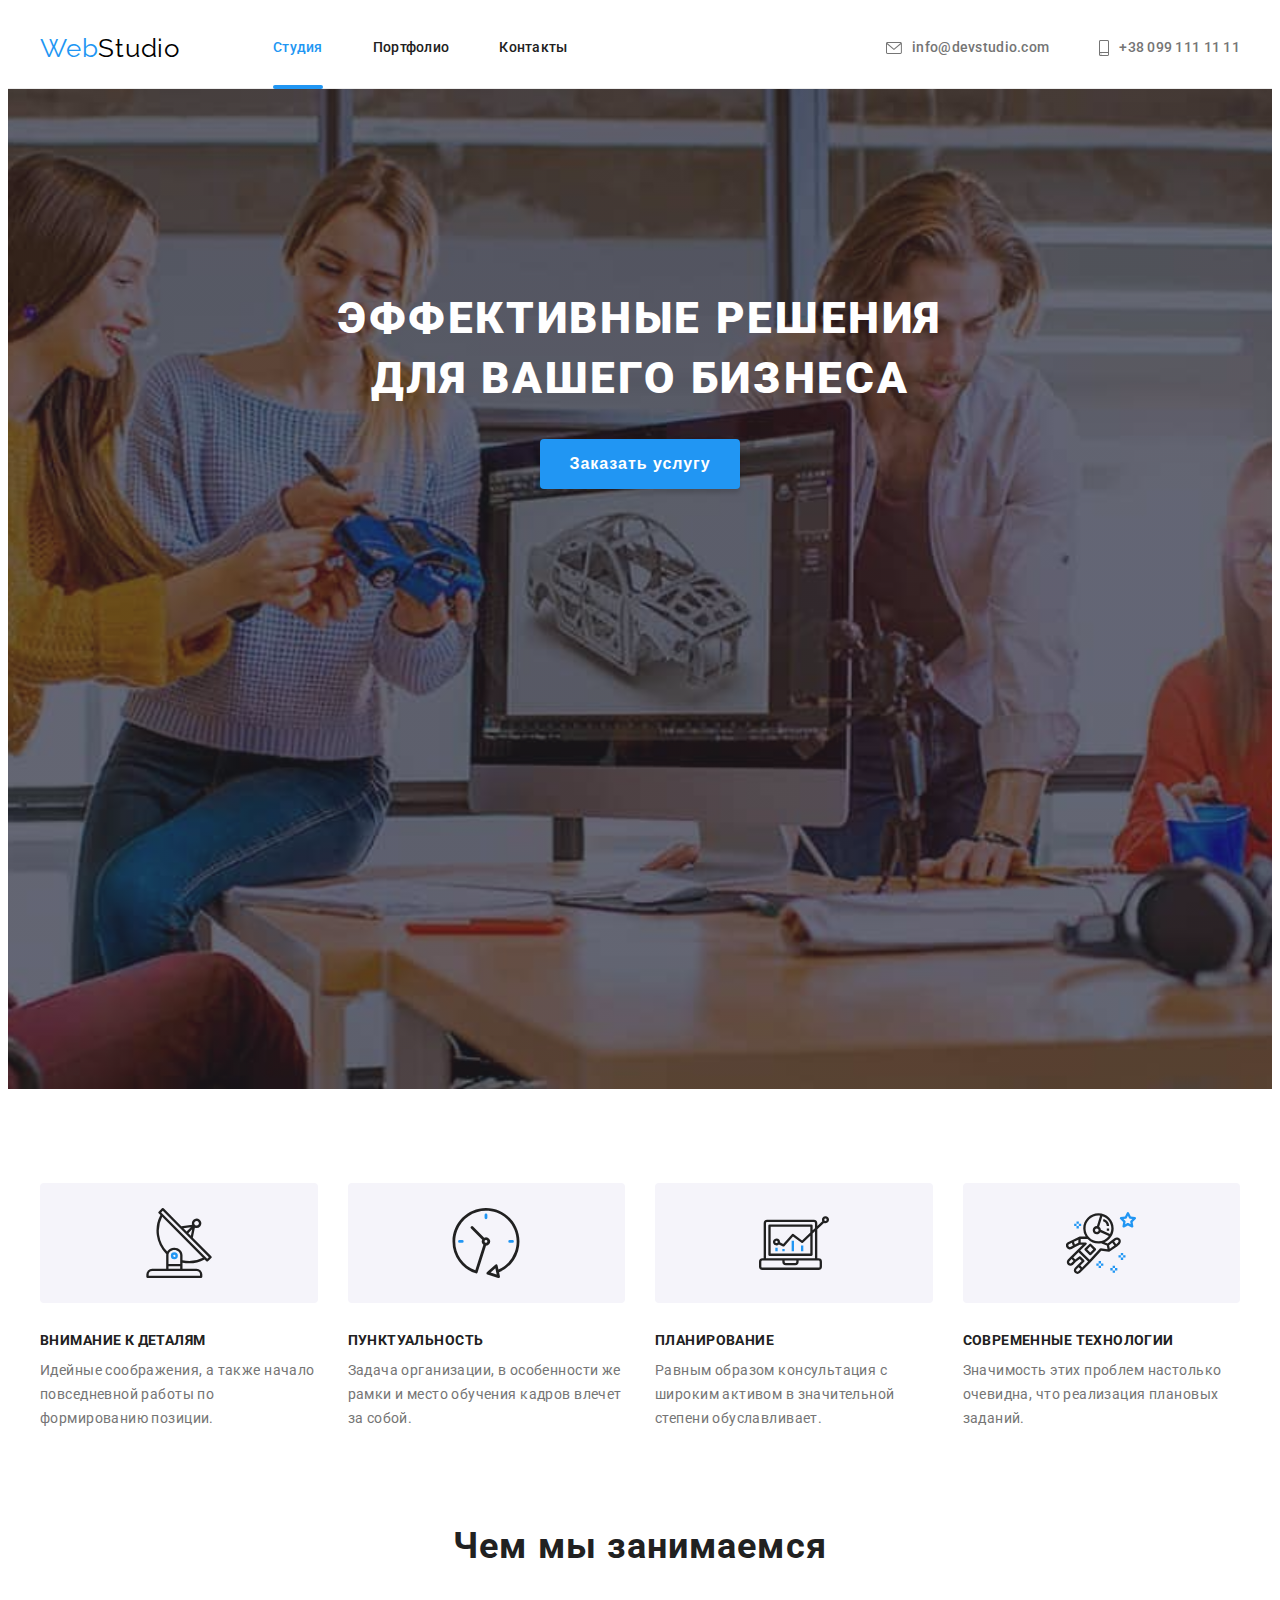
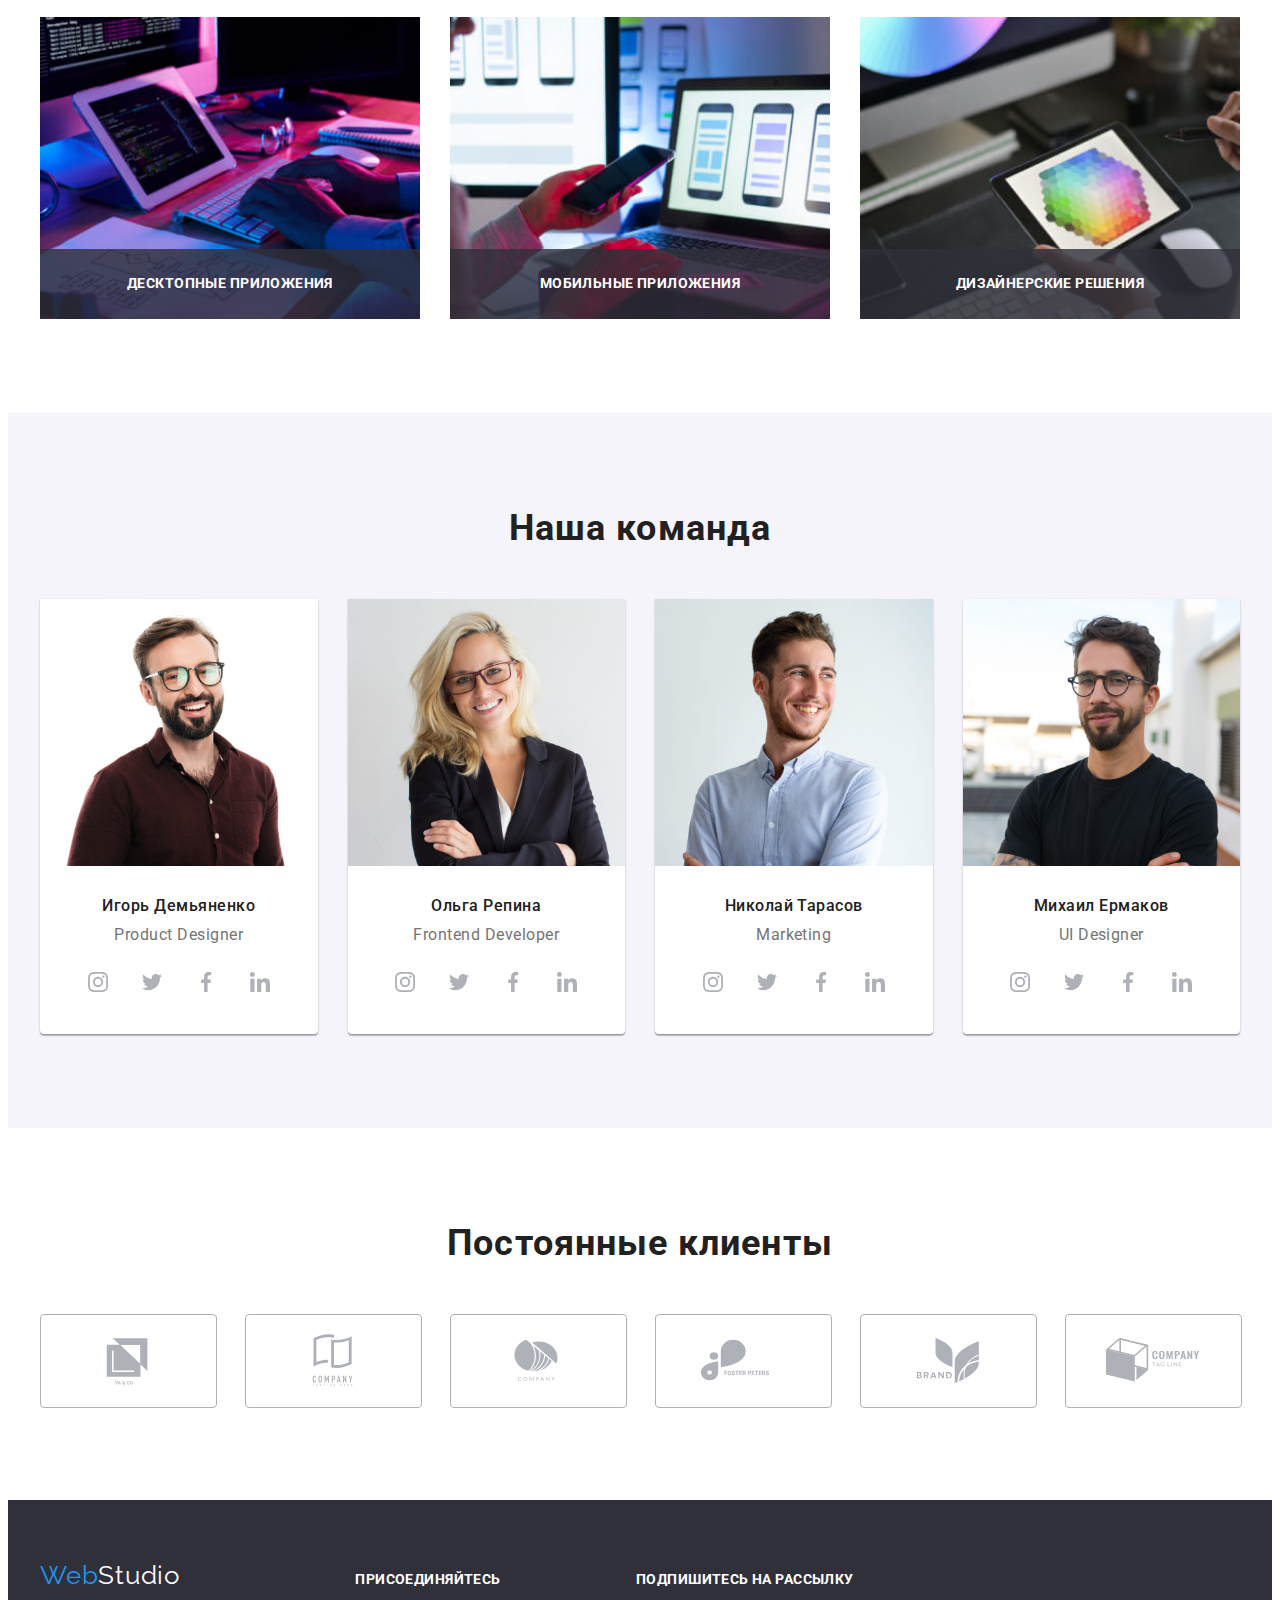
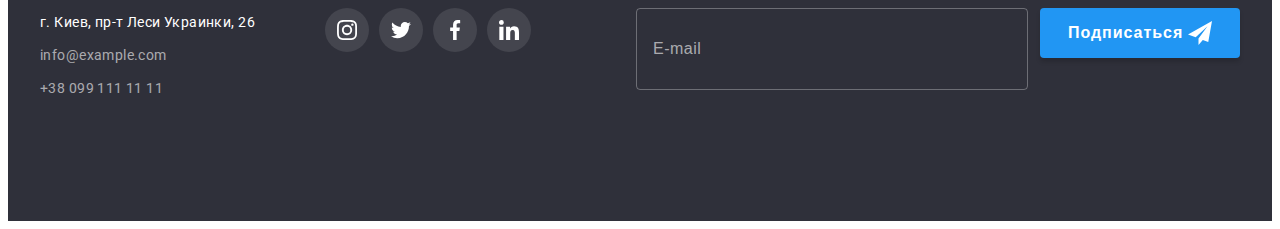
==== commit 63dfd341: "correctred" ====
--- a/index.html
+++ b/index.html
@@ -60,16 +60,85 @@
             >
           </li>
         </ul>
+
+        <button class="menu-mob__btn menu-open-btn" type="button">
+          <svg
+            class="menu-mob__icon"
+            width="40"
+            height="40"
+            aria-label="Мобильное меню"
+          >
+            <use class="" href="./images/icons.svg#icon-menu"></use>
+          </svg>
+        </button>
+      </div>
+      <div class="menu-mob is-hidden">
+        <div class="container">
+          <div class="mob-menu-top">
+            <button
+              class="menu-mob__btn menu-mob__btn--close close-open-btn"
+              type="button"
+            >
+              <svg
+                class="menu-mob__icon"
+                width="40"
+                height="40"
+                aria-label="Мобильное меню"
+              >
+                <use
+                  class="menu-mob__btn--close"
+                  href="./images/icons.svg#icon-close"
+                ></use>
+              </svg>
+            </button>
+            <ul class="menu-mob_list">
+              <li class="menu-mob__item">
+                <a class="menu-mob__link current" href="./index.html">Студия</a>
+              </li>
+              <li class="menu-mob__item">
+                <a class="menu-mob__link" href="./portfolio.html">Портфолио</a>
+              </li>
+              <li class="menu-mob__item">
+                <a class="menu-mob__link" href="">Контакты</a>
+              </li>
+            </ul>
+          </div>
+
+          <div class="mob-menu-bot">
+            <ul class="mob-contacts">
+              <li class="mob-contacts__item">
+                <a class="mob-contacts__tel" href="tel:+380991111111">
+                  +38 099 111 11 11</a
+                >
+              </li>
+              <li class="mob-contacts__item">
+                <a class="mob-contacts__mail" href="mailto:info@devstudio.com">
+                  info@devstudio.com</a
+                >
+              </li>
+            </ul>
+
+            <ul class="mob-soc">
+              <li class="mob-soc__item">
+                <a class="mob-soc__link">Instagram </a>
+              </li>
+              <li class="mob-soc__item">
+                <a class="mob-soc__link">Twitter </a>
+              </li>
+              <li class="mob-soc__item">
+                <a class="mob-soc__link">Facebook </a>
+              </li>
+              <li class="mob-soc__item">
+                <a class="mob-soc__link">LinkedIn </a>
+              </li>
+            </ul>
+          </div>
+        </div>
       </div>
     </header>
 
     <main>
-      <section
-        class="hero"
-        data-aos="fade-right"
-        data-aos-offset="400"
-        data-aos-easing="ease-in-sine"
-      >
+      <section class="hero">
         <div class="container">
           <h1 class="hero__title">Эффективные решения для вашего бизнеса</h1>
           <button class="hero__button btn" type="button" data-modal-open>
@@ -78,12 +147,7 @@
         </div>
       </section>
 
-      <section
-        class="benefits section"
-        data-aos="fade-left"
-        data-aos-offset="400"
-        data-aos-easing="ease-in-sine"
-      >
+      <section class="benefits section">
         <div class="container">
           <ul class="benefits__list">
             <li class="benefits__item">
@@ -138,63 +202,98 @@
         </div>
       </section>
 
-      <section
-        class="work section"
-        data-aos="fade-right"
-        data-aos-offset="400"
-        data-aos-easing="ease-in-sine"
-      >
+      <section class="work section">
         <div class="container">
           <h2 class="work-title title">Чем мы занимаемся</h2>
           <ul class="work-list list">
             <li class="work-item">
-              <img
-                class="img"
-                src="./images/code.jpg"
-                alt="код"
-                width="370"
-                height="294"
-              />
+              <picture>
+                <source
+                  srcset="./images/code.jpg 1x, ./images/code-2x.jpg 2x"
+                  media="(min-width: 1200px)"
+                />
+                <img
+                  class="img"
+                  src="./images/code.jpg"
+                  alt="код"
+                  width="370"
+                  height="294"
+                />
+              </picture>
+
               <p class="work-list-text">Десктопные приложения</p>
             </li>
             <li class="work-item">
-              <img
-                src="./images/develop.jpg"
-                alt="моб разработка"
-                width="370"
-                height="294"
-              />
+              <picture>
+                <source
+                  srcset="./images/develop.jpg 1x, ./images/develop-2x.jpg 2x"
+                  media="(min-width: 1200px)"
+                />
+                <img
+                  src="./images/develop.jpg"
+                  alt="моб разработка"
+                  width="370"
+                  height="294"
+                />
+              </picture>
+
               <p class="work-list-text">Мобильные приложения</p>
             </li>
             <li class="work-item">
-              <img
-                src="./images/styles.jpg"
-                alt="стили"
-                width="370"
-                height="294"
-              />
+              <picture>
+                <source
+                  srcset="./images/styles.jpg 1x, ./images/styles-2x.jpg 2x"
+                  media="(min-width: 1200px)"
+                />
+                <img
+                  src="./images/styles.jpg"
+                  alt="стили"
+                  width="370"
+                  height="294"
+                />
+              </picture>
+
               <p class="work-list-text">Дизайнерские решения</p>
             </li>
           </ul>
         </div>
       </section>
 
-      <section
-        class="team section"
-        data-aos="fade-left"
-        data-aos-offset="400"
-        data-aos-easing="ease-in-sine"
-      >
+      <section class="team section">
         <div class="container">
           <h2 class="team-title title">Наша команда</h2>
           <ul class="team-list list">
             <li class="team-item">
-              <img
-                src="./images/product_designer.jpg"
-                alt="Игорь Демьяненко"
-                width="270"
-                height="260"
-              />
+              <picture>
+                <source
+                  srcset="
+                    ./images/product_designer.jpg    1x,
+                    ./images/product_designer-2x.jpg 2x
+                  "
+                  media="(min-width: 1200px)"
+                />
+                <source
+                  srcset="
+                    ./images/product_designer-tab-1x.jpg 1x,
+                    ./images/product_designer-tab-2x.jpg 2x
+                  "
+                  media="(min-width: 768px)"
+                />
+                <source
+                  srcset="
+                    ./images/product_designer-mob-1x.jpg 1x,
+                    ./images/product_designer-mob-2x.jpg 2x
+                  "
+                  media="(min-width: 320px)"
+                />
+                <img
+                  src="./images/product_designer-mob-1x.jpg"
+                  alt="Игорь Демьяненко"
+                  width="450"
+                  height="460"
+                />
+              </picture>
+
               <div class="employee">
                 <h3 class="team-subtitle">Игорь Демьяненко</h3>
                 <p class="team-text" lang="en">Product Designer</p>
@@ -247,12 +346,36 @@
               </div>
             </li>
             <li class="team-item">
-              <img
-                src="./images/frontend_developer.jpg"
-                alt="Ольга Репина"
-                width="270"
-                height="260"
-              />
+              <picture>
+                <source
+                  srcset="
+                    ./images/frontend_developer.jpg    1x,
+                    ./images/frontend_developer-2x.jpg 2x
+                  "
+                  media="(min-width: 1200px)"
+                />
+                <source
+                  srcset="
+                    ./images/frontend_developer-tab-1x.jpg 1x,
+                    ./images/frontend_developer-tab-2x.jpg 2x
+                  "
+                  media="(min-width: 768px)"
+                />
+                <source
+                  srcset="
+                    ./images/frontend_developer-mob-1x.jpg 1x,
+                    ./images/frontend_developer-mob-2x.jpg 2x
+                  "
+                  media="(min-width: 320px)"
+                />
+                <img
+                  src="./images/frontend_developer-mob-1x.jpg"
+                  alt="Ольга Репина"
+                  width="450"
+                  height="460"
+                />
+              </picture>
+
               <div class="employee">
                 <h3 class="team-subtitle">Ольга Репина</h3>
                 <p class="team-text" lang="en">Frontend Developer</p>
@@ -305,12 +428,36 @@
               </div>
             </li>
             <li class="team-item">
-              <img
-                src="./images/marketing.jpg"
-                alt="Николай Тарасов"
-                width="270"
-                height="260"
-              />
+              <picture>
+                <source
+                  srcset="
+                    ./images/marketing.jpg    1x,
+                    ./images/marketing-2x.jpg 2x
+                  "
+                  media="(min-width: 1200px)"
+                />
+                <source
+                  srcset="
+                    ./images/marketing-tab-1x.jpg 1x,
+                    ./images/marketing-tab-2x.jpg 2x
+                  "
+                  media="(min-width: 768px)"
+                />
+                <source
+                  srcset="
+                    ./images/marketing-mob-1x.jpg 1x,
+                    ./images/marketing-mob-2x.jpg 2x
+                  "
+                  media="(min-width: 320px)"
+                />
+                <img
+                  src="./images/marketing.jpg"
+                  alt="Николай Тарасов"
+                  width="450"
+                  height="460"
+                />
+              </picture>
+
               <div class="employee">
                 <h3 class="team-subtitle">Николай Тарасов</h3>
                 <p class="team-text" lang="en">Marketing</p>
@@ -363,12 +510,36 @@
               </div>
             </li>
             <li class="team-item">
-              <img
-                src="./images/ui_designer.jpg"
-                alt="Михаил Ермаков"
-                width="270"
-                height="260"
-              />
+              <picture>
+                <source
+                  srcset="
+                    ./images/ui_designer.jpg    1x,
+                    ./images/ui_designer-2x.jpg 2x
+                  "
+                  media="(min-width: 1200px)"
+                />
+                <source
+                  srcset="
+                    ./images/ui_designer-tab-1x.jpg 1x,
+                    ./images/ui_designer-tab-2x.jpg 2x
+                  "
+                  media="(min-width: 768px)"
+                />
+                <source
+                  srcset="
+                    ./images/ui_designer-mob-1x.jpg 1x,
+                    ./images/ui_designer-mob-2x.jpg 2x
+                  "
+                  media="(min-width: 320px)"
+                />
+                <img
+                  src="./images/ui_designer.jpg"
+                  alt="Михаил Ермаков"
+                  width="450"
+                  height="460"
+                />
+              </picture>
+
               <div class="employee">
                 <h3 class="team-subtitle">Михаил Ермаков</h3>
                 <p class="team-text" lang="en">UI Designer</p>
@@ -424,12 +595,7 @@
         </div>
       </section>
 
-      <section
-        class="clients section"
-        data-aos="fade-right"
-        data-aos-offset="400"
-        data-aos-easing="ease-in-sine"
-      >
+      <section class="clients section">
         <div class="container">
           <h2 class="clients-title title">Постоянные клиенты</h2>
           <ul class="clients-list">
@@ -640,13 +806,15 @@
               required
             />
             <label class="check-label" for="privacy">
-              <span>
+              <span class="checkbox">
                 <svg class="check-icon" width="11" height="8">
                   <use href="./images/icons.svg#icon-checkbox1"></use>
                 </svg>
               </span>
-              Соглашаюсь с рассылкой и принимаю&nbsp;
-              <a class="checkbox-link" href="">Условия договора</a>
+              <span>
+                Соглашаюсь с рассылкой и принимаю&nbsp;
+                <a class="checkbox-link" href="">Условия договора</a></span
+              >
             </label>
           </div>
 
@@ -659,5 +827,6 @@
       AOS.init();
     </script>
     <script src="./js/modal.js"></script>
+    <script src="./js/mobile-menu.js"></script>
   </body>
 </html>
--- a/css/main.min.css
+++ b/css/main.min.css
@@ -1 +1 @@
-:root{--main-title-color: #212121;--main-text-color: #757575;--second-text-color: #ffffff;--dark-text-color: #000000;--accent-color: #2196f3;--bgc-btn-hover: #188ce8;--main-bgc: #f5f4fa;--bgc-light: #ffffff;--bgc-dark: #2f303a;--main-font: "Roboto", Arial, Helvetica, sans-serif;--logo-font: "Raleway"}.visually-hidden{position:absolute;white-space:nowrap;width:1px;height:1px;overflow:hidden;border:0;padding:0;clip:rect(0 0 0 0);clip-path:inset(50%);margin:-1px}p,h1,h2,h3,h4,h5,h6{margin:0}ul{margin:0;padding-left:0;list-style:none}img{display:block;max-width:100%;height:auto;width:100%}button{cursor:pointer}a{text-decoration:none}body{font-family:var(--main-font);color:var(--main-text-color)}.container{width:100%;padding-left:15px;padding-right:15px;margin:0 auto}@media screen and (min-width: 480px){.container{max-width:480px}}@media screen and (min-width: 768px){.container{max-width:768px}}@media screen and (min-width: 1200px){.container{max-width:1200px}}.section{padding-top:60px;padding-bottom:60px}@media screen and (min-width: 1200px){.section{padding-top:94px;padding-bottom:94px}}.logo{font-family:var(--logo-font);font-size:24px;line-height:1.17;letter-spacing:.03em;color:var(--accent-color)}@media screen and (min-width: 1200px){.logo{font-size:26px;line-height:1.19}}.btn{font-weight:700;font-size:16px;line-height:1.88;text-align:center;letter-spacing:.06em;color:var(--second-text-color);background-color:var(--accent-color);box-shadow:0px 4px 4px rgba(0,0,0,.15);border-radius:4px;border:none;height:50px;min-width:200px;display:block;margin-right:0;margin-right:auto;margin-left:auto;transition:background-color 250ms cubic-bezier(0.4, 0, 0.2, 1)}.btn:hover,.btn:focus{background-color:var(--bgc-btn-hover)}.header{border-bottom:1px solid #ececec}.header .container{display:flex;align-items:center}.nav{display:flex;align-items:center}.nav__logo{padding-top:16px;padding-bottom:16px}@media screen and (min-width: 768px){.nav__logo{padding-top:0px;padding-bottom:0px;margin-right:88px}}@media screen and (min-width: 1200px){.nav__logo{margin-right:93px}}.nav__logo--dark{color:var(--dark-text-color)}.menu{display:none}@media screen and (min-width: 768px){.menu{display:flex;align-items:center}}.menu__link{font-weight:500;font-size:14px;line-height:1.14;letter-spacing:.02em;color:var(--main-title-color);padding-top:32px;padding-bottom:32px;display:block;transition:color 250ms cubic-bezier(0.4, 0, 0.2, 1)}.menu__link:hover,.menu__link:focus{color:var(--accent-color)}.menu__item{position:relative}.menu__item:not(:last-child){margin-right:50px}.current{color:var(--accent-color)}.current::after{position:absolute;bottom:-1px;display:block;content:"";width:100%;height:4px;border-radius:4px;background-color:var(--accent-color)}.contacts{display:none}@media screen and (min-width: 768px){.contacts{display:flex;flex-direction:column;margin-left:auto}}@media screen and (min-width: 1200px){.contacts{flex-direction:row}}.contact__item:not(:first-child){margin-top:10px}@media screen and (min-width: 1200px){.contact__item:not(:first-child){margin-top:0px;margin-left:50px}}@media screen and (min-width: 768px){.contacts__link{font-weight:500;font-size:12px;line-height:1.17;letter-spacing:.02em;color:var(--main-text-color);display:flex;align-items:center;width:100%;height:100%;transition:color 250ms cubic-bezier(0.4, 0, 0.2, 1)}}@media screen and (min-width: 1200px){.contacts__link{justify-content:center;font-size:14px;line-height:1.14}}.contacts__link:hover,.contacts__link:focus{color:var(--accent-color)}.contacts__icon{margin-right:10px;fill:currentColor}.hero{background-color:var(--bgc-dark);padding:118px 0;max-width:100%;height:400px;margin-left:auto;margin-right:auto;background-image:linear-gradient(rgba(47, 48, 58, 0.4), rgba(47, 48, 58, 0.4)),url(../images/hero-bg-mob-1x.jpg);background-repeat:no-repeat;background-position:center;background-size:cover}@media(min-device-pixel-ratio: 2),(min-resolution: 192dpi),(min-resolution: 2dppx){.hero{background-image:linear-gradient(rgba(47, 48, 58, 0.4), rgba(47, 48, 58, 0.4)),url(../images/hero-bg-mob-2x.jpg)}}@media screen and (min-width: 768px){.hero{background-image:linear-gradient(rgba(47, 48, 58, 0.4), rgba(47, 48, 58, 0.4)),url(../images/hero-bg-tab-1x.jpg)}}@media screen and (min-width: 768px)and (min-device-pixel-ratio: 2),screen and (min-width: 768px)and (min-resolution: 192dpi),screen and (min-width: 768px)and (min-resolution: 2dppx){.hero{background-image:linear-gradient(rgba(47, 48, 58, 0.4), rgba(47, 48, 58, 0.4)),url(../images/hero-bg-tab-2x.jpg)}}@media screen and (min-width: 1200px){.hero{background-image:linear-gradient(rgba(47, 48, 58, 0.4), rgba(47, 48, 58, 0.4)),url(../images/hero.jpg);padding:200px 0;max-width:1600px;height:600px}}@media screen and (min-width: 1200px)and (min-device-pixel-ratio: 2),screen and (min-width: 1200px)and (min-resolution: 192dpi),screen and (min-width: 1200px)and (min-resolution: 2dppx){.hero{background-image:linear-gradient(rgba(47, 48, 58, 0.4), rgba(47, 48, 58, 0.4)),url(../images/hero-2x.jpg)}}.hero__title{font-weight:900;font-size:26px;line-height:1.62;text-align:center;letter-spacing:.06em;text-transform:uppercase;color:var(--second-text-color);max-width:360px;margin:0 auto;margin-bottom:30px}@media screen and (min-width: 1200px){.hero__title{font-size:44px;line-height:1.36;max-width:696px}}.benefits{padding-bottom:0}.benefits__list{display:flex;flex-wrap:wrap;gap:30px}@media screen and (min-width: 768px){.benefits__item{width:calc((100% - 30px)/2)}}@media screen and (min-width: 1200px){.benefits__item{width:calc((100% - 90px)/4)}}.benefits-picture{display:flex;justify-content:center;align-items:center;margin-bottom:30px;width:100%;height:120px;background-color:var(--main-bgc);border-radius:4px}.benefits__title{font-size:14px;line-height:1.14;letter-spacing:.03em;text-transform:uppercase;text-align:center;color:var(--main-title-color);margin-bottom:10px}@media screen and (min-width: 768px){.benefits__title{text-align:left}}.benefits__description{font-size:14px;line-height:1.71;letter-spacing:.03em}@media screen and (max-width: 1199.5px){.work{display:none}}.work-list{display:flex;margin:-15px}.work-title{margin-bottom:50px}.work-item{position:relative;width:calc((100% - 90px)/3);margin:15px}.work-list-text{position:absolute;bottom:0;left:0;width:100%;height:70px;display:flex;align-items:center;justify-content:center;font-weight:700;font-size:14px;line-height:1.14;letter-spacing:.03em;text-transform:uppercase;color:var(--second-text-color);background-color:rgba(47,48,58,.8)}.title{font-size:28px;line-height:1.18;text-align:center;letter-spacing:.03em;color:var(--main-title-color);margin-bottom:30px}@media screen and (min-width: 768px){.title{margin-bottom:50px}}@media screen and (min-width: 1200px){.title{font-size:36px;line-height:1.17}}.team{background:var(--main-bgc)}.employee{padding-top:30px;padding-bottom:24px;text-align:center}@media screen and (min-width: 768px){.employee{padding-bottom:30px}}.team-list{display:flex;flex-wrap:wrap;gap:30px}.team-item{background:var(--bgc-light);box-shadow:0px 1px 3px rgba(0,0,0,.12),0px 1px 1px rgba(0,0,0,.14),0px 2px 1px rgba(0,0,0,.2);border-radius:0px 0px 4px 4px}@media screen and (min-width: 768px){.team-item{width:calc((100% - 30px)/2)}}@media screen and (min-width: 1200px){.team-item{width:calc((100% - 90px)/4)}}.team-subtitle{font-weight:500;font-size:16px;line-height:1.19;letter-spacing:.03em;color:var(--main-title-color);margin-bottom:10px}.team-text{font-size:16px;line-height:1.19;letter-spacing:.03em;margin-bottom:16px}.soc-list{display:flex;justify-content:center}.soc-item{width:44px;height:44px}.soc-item:not(:first-child){margin-left:10px}.soc-link{display:flex;justify-content:center;align-items:center;width:100%;height:100%;border-radius:50%;transition:color 250ms cubic-bezier(0.4, 0, 0.2, 1),background-color 250ms cubic-bezier(0.4, 0, 0.2, 1)}.soc-link:hover,.soc-link:focus{background-color:var(--accent-color);color:var(--second-text-color)}.employee-soc-link{color:#afb1b8}.soc-icons{fill:currentColor}.clients-list{display:flex;flex-wrap:wrap;gap:30px}.clients-item{width:calc((100% - 30px)/2);height:92px}@media screen and (min-width: 768px){.clients-item{width:calc((100% - 60px)/3)}}@media screen and (min-width: 1200px){.clients-item{width:calc((100% - 150px)/6)}}.client-link{display:flex;justify-content:center;align-items:center;width:100%;height:100%;border:1px solid #afb1b8;border-radius:4px;color:#afb1b8;transition:color 250ms cubic-bezier(0.4, 0, 0.2, 1),border-color 250ms cubic-bezier(0.4, 0, 0.2, 1)}.client-link:hover,.client-link:focus{color:var(--accent-color);border-color:var(--accent-color)}.client-icon{fill:currentColor}.logo-light{color:var(--second-text-color)}.footer{background-color:var(--bgc-dark);padding:60px 0}.footer-wrap{display:flex;flex-direction:column}@media screen and (min-width: 1200px){.footer-wrap{flex-direction:row;align-items:baseline}}.footer-wrap-top{margin-bottom:60px}@media screen and (min-width: 768px){.footer-wrap-top{display:flex;align-items:baseline;justify-content:space-between;padding-left:61px;padding-right:74px}}@media screen and (min-width: 1200px){.footer-wrap-top{padding-left:0px;padding-right:0px}}.footer-left{display:flex;flex-direction:column;align-items:center;margin-bottom:60px}@media screen and (min-width: 768px){.footer-left{margin-bottom:0}}@media screen and (min-width: 1200px){.footer-left{margin-right:70px;align-items:flex-start}}.address{font-style:normal;margin-top:20px}.adress-item{text-align:center}@media screen and (min-width: 1200px){.adress-item{text-align:left}}.adress-item:not(:last-child){margin-bottom:8px}@media screen and (min-width: 1200px){.adress-item:not(:last-child){margin-bottom:9px}}.address-destination{font-size:14px;line-height:1.71;letter-spacing:.03em;color:var(--second-text-color)}.address-link{font-size:14px;line-height:1.71;letter-spacing:.03em;color:rgba(255,255,255,.6);transition:color 250ms cubic-bezier(0.4, 0, 0.2, 1)}.address-link:hover,.address-link:focus{color:var(--accent-color)}.title-soc{font-size:14px;line-height:1.14;letter-spacing:.03em;text-transform:uppercase;text-align:center;color:var(--second-text-color);margin-bottom:20px}.footer-soc-link{color:var(--second-text-color);background-color:rgba(255,255,255,.1)}.footer-form{width:100%}@media screen and (min-width: 768px)and (max-width: 1199.5px){.footer-form{padding-left:151px;padding-right:137px}}@media screen and (min-width: 1200px){.footer-form{padding-left:0;padding-right:0;margin-left:auto;width:auto}}.form-text{font-weight:700;font-size:14px;line-height:1.14;letter-spacing:.03em;text-transform:uppercase;color:var(--second-text-color);text-align:center;margin-bottom:20px}@media screen and (min-width: 1200px){.form-text{text-align:left}}.footer-input{width:100%;height:50px;background-color:rgba(0,0,0,0);outline:none;border:1px solid rgba(255,255,255,.3);border-radius:4px;padding:15px 16px;margin-bottom:20px;color:var(--second-text-color)}@media screen and (min-width: 1200px){.footer-input{margin-right:12px;width:358px;margin-bottom:0}}.footer-input::placeholder{font-size:16px;line-height:1.25;letter-spacing:.03em;color:rgba(255,255,255,.6)}.btn-footer{display:flex;align-items:center;justify-content:space-between;padding:10px 28px}.button-icon{fill:var(--second-text-color)}.footer-input-wrap{display:flex;flex-direction:column}@media screen and (min-width: 1200px){.footer-input-wrap{flex-direction:row}}.filter-list{margin-bottom:40px;display:flex;flex-wrap:wrap;column-gap:8px;row-gap:15px}@media screen and (min-width: 768px){.filter-list{justify-content:center;margin-bottom:30px}}@media screen and (min-width: 1200px){.filter-list{margin-bottom:50px}}.filter-button{font-weight:500;font-size:16px;line-height:1.62;letter-spacing:.03em;color:#212121;background-color:var(--main-bgc);border-radius:4px;border:none;display:block;padding:6px 22px;transition:color 250ms cubic-bezier(0.4, 0, 0.2, 1),background-color 250ms cubic-bezier(0.4, 0, 0.2, 1),box-shadow 250ms cubic-bezier(0.4, 0, 0.2, 1)}.filter-button:hover,.filter-button:focus{color:var(--second-text-color);background-color:var(--accent-color);box-shadow:0px 3px 1px rgba(0,0,0,.1),0px 1px 2px rgba(0,0,0,.08),0px 2px 2px rgba(0,0,0,.12)}@media screen and (min-width: 1200px){.filter-item:not(:first-child){margin-left:8px}}.current-btn{color:var(--second-text-color);background-color:var(--accent-color);box-shadow:0px 3px 1px rgba(0,0,0,.1),0px 1px 2px rgba(0,0,0,.08),0px 2px 2px rgba(0,0,0,.12)}.list-projects{display:flex;flex-wrap:wrap;gap:30px}.projects-item{display:flex;flex-direction:column;transition:cursor 250ms cubic-bezier(0.4, 0, 0.2, 1),box-shadow 250ms cubic-bezier(0.4, 0, 0.2, 1)}.projects-item:hover{box-shadow:0px 1px 1px rgba(0,0,0,.12),0px 4px 4px rgba(0,0,0,.06),1px 4px 6px rgba(0,0,0,.16);cursor:pointer}@media screen and (min-width: 768px){.projects-item{width:calc((100% - 30px)/2)}}@media screen and (min-width: 1200px){.projects-item{width:calc((100% - 60px)/3)}}.project-box{position:relative;overflow:hidden}.projects-paragraph{position:absolute;top:0;left:0;padding:77px 24px;width:100%;height:100%;font-size:18px;line-height:1.56;letter-spacing:.03em;color:var(--second-text-color);background:rgba(33,150,243,.9);transform:translateY(101%);overflow:auto;transition:transform 250ms cubic-bezier(0.4, 0, 0.2, 1)}@media screen and (min-width: 768px){.projects-paragraph{padding:49px 24px 77px 24px}}@media screen and (min-width: 1200px){.projects-paragraph{padding:63px 24px}}.projects-item:hover .projects-paragraph{transform:translateY(0)}.project-text{border:1px solid #eee;border-top:none;padding-left:24px;padding-bottom:20px;padding-top:20px;padding-right:24px;flex-grow:1}.projects-title{font-size:18px;line-height:2;letter-spacing:.06em;color:var(--main-title-color);margin-bottom:4px}.projects-description{font-size:16px;line-height:1.88;letter-spacing:.03em}.backdrop{position:fixed;top:0;left:0;overflow:auto;width:100%;height:100%;background-color:rgba(0,0,0,.2);transition:opacity 500ms ease,visibility 500ms ease}.modal{position:relative;padding:40px;width:100%;max-width:290px;background-color:var(--bgc-light);box-shadow:0px 1px 3px rgba(0,0,0,.12),0px 1px 1px rgba(0,0,0,.14),0px 2px 1px rgba(0,0,0,.2);border-radius:4px;transition:transform 700ms ease}.backdrop.is-hidden .modal{transform:translate(-50%, -50%) scale(0) rotate(360deg)}@media screen and (min-width: 480px){.modal{position:absolute;left:50%;top:50%;transform:translate(-50%, -50%) scale(1) rotate(0);max-width:450px}}@media screen and (min-width: 1200px){.modal{height:581px;max-width:528px}}.modal-close-btn{position:absolute;top:8px;right:8px;width:30px;height:30px;display:flex;align-items:center;justify-content:center;border-radius:50%;border:1px solid rgba(0,0,0,.1);background-color:var(--bgc-light);color:var(--dark-text-color);transition:color 250ms cubic-bezier(0.4, 0, 0.2, 1)}.modal-close-btn:hover,.modal-close-btn:focus{color:var(--accent-color)}.modal-close-icon{fill:currentColor}.is-hidden{visibility:hidden;opacity:0;pointer-events:none}.modal-field{margin-bottom:10px}.modal-field-comment{margin-bottom:20px}.modal-title{font-weight:700;font-size:20px;line-height:1.5;text-align:center;letter-spacing:.03em;color:var(--main-title-color);margin-bottom:12px}@media screen and (min-width: 1200px){.modal-title{line-height:1.15}}.label-modal{display:block;margin-bottom:4px;font-size:12px;line-height:1.17;letter-spacing:.01em;color:var(--main-text-color)}.input-modal,.textarea-comment{width:100%;height:40px;border:1px solid rgba(33,33,33,.2);border-radius:4px;background-color:rgba(0,0,0,0);padding-left:42px;outline:none;transition:bodred-color 250ms cubic-bezier(0.4, 0, 0.2, 1)}.textarea-comment{height:120px;padding:12px 16px;resize:none}.textarea-comment::placeholder{font-size:14px;line-height:1.14;letter-spacing:.01em;color:rgba(117,117,117,.5)}.modal-wrap{position:relative}.input-icon{position:absolute;top:50%;left:15px;transform:translateY(-50%);fill:#212121;transition:fill 250ms cubic-bezier(0.4, 0, 0.2, 1)}.input-modal:focus+.input-icon{fill:var(--accent-color)}.input-modal:focus,.textarea-comment:focus{border-color:var(--accent-color)}.modal-field-check{margin-bottom:30px}.check-label{display:flex;align-items:center;font-size:12px;line-height:1.17;letter-spacing:.03em;color:var(--main-text-color)}@media screen and (min-width: 1200px){.check-label{font-size:14px;line-height:1.71}}.check-label a{color:var(--accent-color)}.check-label span{display:flex;align-items:center;justify-content:center;width:16px;height:15px;border-radius:2px;border:2px solid #212121;margin-right:7px}.input-check:checked+.check-label span{background-color:var(--accent-color);border-color:var(--accent-color)}.check-icon{fill:rgba(0,0,0,0)}.input-check:checked+.check-label .check-icon{fill:#fff;border:none}.checkbox-link{text-decoration:underline}/*# sourceMappingURL=main.min.css.map */+:root{--main-title-color: #212121;--main-text-color: #757575;--second-text-color: #ffffff;--dark-text-color: #000000;--accent-color: #2196f3;--bgc-btn-hover: #188ce8;--main-bgc: #f5f4fa;--bgc-light: #ffffff;--bgc-dark: #2f303a;--main-font: "Roboto", Arial, Helvetica, sans-serif;--logo-font: "Raleway"}.visually-hidden{position:absolute;white-space:nowrap;width:1px;height:1px;overflow:hidden;border:0;padding:0;clip:rect(0 0 0 0);clip-path:inset(50%);margin:-1px}p,h1,h2,h3,h4,h5,h6{margin:0}ul{margin:0;padding-left:0;list-style:none}img{display:block;max-width:100%;height:auto;width:100%}button{cursor:pointer}a{text-decoration:none}body{font-family:var(--main-font);color:var(--main-text-color)}.container{width:100%;padding-left:15px;padding-right:15px;margin:0 auto}@media screen and (min-width: 480px){.container{max-width:480px}}@media screen and (min-width: 768px){.container{max-width:768px}}@media screen and (min-width: 1200px){.container{max-width:1200px}}.section{padding-top:60px;padding-bottom:60px}@media screen and (min-width: 1200px){.section{padding-top:94px;padding-bottom:94px}}.logo{font-family:var(--logo-font);font-size:24px;line-height:1.17;letter-spacing:.03em;color:var(--accent-color)}@media screen and (min-width: 1200px){.logo{font-size:26px;line-height:1.19}}.btn{font-weight:700;font-size:16px;line-height:1.88;text-align:center;letter-spacing:.06em;color:var(--second-text-color);background-color:var(--accent-color);box-shadow:0px 4px 4px rgba(0,0,0,.15);border-radius:4px;border:none;height:50px;min-width:200px;display:block;margin-right:0;margin-right:auto;margin-left:auto;transition:background-color 250ms cubic-bezier(0.4, 0, 0.2, 1)}.btn:hover,.btn:focus{background-color:var(--bgc-btn-hover)}.header{border-bottom:1px solid #ececec}.header>.container{display:flex;align-items:center}.nav{display:flex;align-items:center}.nav__logo{padding-top:16px;padding-bottom:16px}@media screen and (min-width: 768px){.nav__logo{padding-top:0px;padding-bottom:0px;margin-right:88px}}@media screen and (min-width: 1200px){.nav__logo{margin-right:93px}}.nav__logo--dark{color:var(--dark-text-color)}.menu{display:none}@media screen and (min-width: 768px){.menu{display:flex;align-items:center}}.menu__link{font-weight:500;font-size:14px;line-height:1.14;letter-spacing:.02em;color:var(--main-title-color);padding-top:32px;padding-bottom:32px;display:block;transition:color 250ms cubic-bezier(0.4, 0, 0.2, 1)}.menu__link:hover,.menu__link:focus{color:var(--accent-color)}.menu__item{position:relative}.menu__item:not(:last-child){margin-right:50px}.current{color:var(--accent-color)}@media screen and (min-width: 768px){.current::after{position:absolute;bottom:-1px;display:block;content:"";width:100%;height:4px;border-radius:4px;background-color:var(--accent-color)}}.contacts{display:none}@media screen and (min-width: 768px){.contacts{display:flex;flex-direction:column;margin-left:auto}}@media screen and (min-width: 1200px){.contacts{flex-direction:row}}.contact__item:not(:first-child){margin-top:10px}@media screen and (min-width: 1200px){.contact__item:not(:first-child){margin-top:0px;margin-left:50px}}@media screen and (min-width: 768px){.contacts__link{font-weight:500;font-size:12px;line-height:1.17;letter-spacing:.02em;color:var(--main-text-color);display:flex;align-items:center;width:100%;height:100%;transition:color 250ms cubic-bezier(0.4, 0, 0.2, 1)}}@media screen and (min-width: 1200px){.contacts__link{justify-content:center;font-size:14px;line-height:1.14}}.contacts__link:hover,.contacts__link:focus{color:var(--accent-color)}.contacts__icon{margin-right:10px;fill:currentColor}.menu-mob{position:fixed;top:0;left:0;padding-top:21px;padding-bottom:48px;padding-left:40px;padding-right:25px;width:100vw;height:100vh;background-color:var(--bgc-light);z-index:2}.menu-mob .container{display:flex;flex-direction:column;height:100%;justify-content:space-between;overflow:auto}@media screen and (min-width: 768px){.menu-mob{display:none}}.menu-mob__btn{display:block;margin:0;padding:0;margin-left:auto;border:none;background-color:rgba(0,0,0,0);color:var(--main-title-color)}.menu-mob__btn:hover,.menu-mob__btn:focus{color:var(--accent-color)}@media screen and (min-width: 768px){.menu-mob__btn{display:none}}.menu-mob__icon{fill:currentColor}.menu-mob__btn--close{margin-bottom:8px}.menu-mob__item:not(:last-child){margin-bottom:32px}.menu-mob__link{display:block;font-weight:500;font-size:40px;line-height:1.18;letter-spacing:.02em;color:var(--main-title-color)}.mob-contacts__item:not(:last-child){margin-bottom:32px}.mob-contacts__tel{font-weight:500;font-size:34px;line-height:1.18;letter-spacing:.02em;color:var(--accent-color)}@media screen and (max-width: 479.5px){.mob-contacts__tel{font-size:24px}}.mob-contacts__mail{font-weight:500;font-size:24px;line-height:1.17;letter-spacing:.02em;color:var(--main-text-color);margin-bottom:32px}.mob-contacts{margin-bottom:64px}.mob-soc__link{font-weight:500;font-size:18px;line-height:1.22;letter-spacing:.02em;color:#2196f3}.mob-soc{display:flex;flex-wrap:wrap;gap:10px}.mob-soc__item:not(:last-child)::after{content:"";height:100%;border-right:1px solid rgba(33,33,33,.2);margin-left:10px}.current{color:var(--accent-color)}@media screen and (min-width: 768px){.current::after{position:absolute;bottom:-1px;display:block;content:"";width:100%;height:4px;border-radius:4px;background-color:var(--accent-color)}}.hero{background-color:var(--bgc-dark);padding:118px 0;max-width:100%;height:400px;margin-left:auto;margin-right:auto;background-image:linear-gradient(rgba(47, 48, 58, 0.4), rgba(47, 48, 58, 0.4)),url(../images/hero-bg-mob-1x.jpg);background-repeat:no-repeat;background-position:center;background-size:cover}@media(min-device-pixel-ratio: 2),(min-resolution: 192dpi),(min-resolution: 2dppx){.hero{background-image:linear-gradient(rgba(47, 48, 58, 0.4), rgba(47, 48, 58, 0.4)),url(../images/hero-bg-mob-2x.jpg)}}@media screen and (min-width: 768px){.hero{background-image:linear-gradient(rgba(47, 48, 58, 0.4), rgba(47, 48, 58, 0.4)),url(../images/hero-bg-tab-1x.jpg)}}@media screen and (min-width: 768px)and (min-device-pixel-ratio: 2),screen and (min-width: 768px)and (min-resolution: 192dpi),screen and (min-width: 768px)and (min-resolution: 2dppx){.hero{background-image:linear-gradient(rgba(47, 48, 58, 0.4), rgba(47, 48, 58, 0.4)),url(../images/hero-bg-tab-2x.jpg)}}@media screen and (min-width: 1200px){.hero{background-image:linear-gradient(rgba(47, 48, 58, 0.4), rgba(47, 48, 58, 0.4)),url(../images/hero.jpg);padding:200px 0;max-width:1600px;height:600px}}@media screen and (min-width: 1200px)and (min-device-pixel-ratio: 2),screen and (min-width: 1200px)and (min-resolution: 192dpi),screen and (min-width: 1200px)and (min-resolution: 2dppx){.hero{background-image:linear-gradient(rgba(47, 48, 58, 0.4), rgba(47, 48, 58, 0.4)),url(../images/hero-2x.jpg)}}.hero__title{font-weight:900;font-size:26px;line-height:1.62;text-align:center;letter-spacing:.06em;text-transform:uppercase;color:var(--second-text-color);max-width:360px;margin:0 auto;margin-bottom:30px}@media screen and (min-width: 1200px){.hero__title{font-size:44px;line-height:1.36;max-width:696px}}.benefits{padding-bottom:60px}@media screen and (min-width: 1200px){.benefits{padding-bottom:0}}.benefits__list{display:flex;flex-wrap:wrap;gap:30px}@media screen and (min-width: 768px){.benefits__item{width:calc((100% - 30px)/2)}}@media screen and (min-width: 1200px){.benefits__item{width:calc((100% - 90px)/4)}}.benefits-picture{display:flex;justify-content:center;align-items:center;margin-bottom:30px;width:100%;height:120px;background-color:var(--main-bgc);border-radius:4px}.benefits__title{font-size:14px;line-height:1.14;letter-spacing:.03em;text-transform:uppercase;text-align:center;color:var(--main-title-color);margin-bottom:10px}@media screen and (min-width: 768px){.benefits__title{text-align:left}}.benefits__description{font-size:14px;line-height:1.71;letter-spacing:.03em}@media screen and (max-width: 1199.5px){.work{display:none}}.work-list{display:flex;margin:-15px}.work-title{margin-bottom:50px}.work-item{position:relative;width:calc((100% - 90px)/3);margin:15px}.work-list-text{position:absolute;bottom:0;left:0;width:100%;height:70px;display:flex;align-items:center;justify-content:center;font-weight:700;font-size:14px;line-height:1.14;letter-spacing:.03em;text-transform:uppercase;color:var(--second-text-color);background-color:rgba(47,48,58,.8)}.title{font-size:28px;line-height:1.18;text-align:center;letter-spacing:.03em;color:var(--main-title-color);margin-bottom:30px}@media screen and (min-width: 768px){.title{margin-bottom:50px}}@media screen and (min-width: 1200px){.title{font-size:36px;line-height:1.17}}.team{background:var(--main-bgc)}.employee{padding-top:30px;padding-bottom:24px;text-align:center}@media screen and (min-width: 768px){.employee{padding-bottom:30px}}.team-list{display:flex;flex-wrap:wrap;gap:30px}.team-item{background:var(--bgc-light);box-shadow:0px 1px 3px rgba(0,0,0,.12),0px 1px 1px rgba(0,0,0,.14),0px 2px 1px rgba(0,0,0,.2);border-radius:0px 0px 4px 4px}@media screen and (min-width: 768px){.team-item{width:calc((100% - 30px)/2)}}@media screen and (min-width: 1200px){.team-item{width:calc((100% - 90px)/4)}}.team-subtitle{font-weight:500;font-size:16px;line-height:1.19;letter-spacing:.03em;color:var(--main-title-color);margin-bottom:10px}.team-text{font-size:16px;line-height:1.19;letter-spacing:.03em;margin-bottom:16px}.soc-list{display:flex;justify-content:center}.soc-item{width:44px;height:44px}.soc-item:not(:first-child){margin-left:10px}.soc-link{display:flex;justify-content:center;align-items:center;width:100%;height:100%;border-radius:50%;transition:color 250ms cubic-bezier(0.4, 0, 0.2, 1),background-color 250ms cubic-bezier(0.4, 0, 0.2, 1)}.soc-link:hover,.soc-link:focus{background-color:var(--accent-color);color:var(--second-text-color)}.employee-soc-link{color:#afb1b8}.soc-icons{fill:currentColor}.clients-list{display:flex;flex-wrap:wrap;gap:30px}.clients-item{width:calc((100% - 30px)/2);height:92px}@media screen and (min-width: 768px){.clients-item{width:calc((100% - 60px)/3)}}@media screen and (min-width: 1200px){.clients-item{width:calc((100% - 150px)/6)}}.client-link{display:flex;justify-content:center;align-items:center;width:100%;height:100%;border:1px solid #afb1b8;border-radius:4px;color:#afb1b8;transition:color 250ms cubic-bezier(0.4, 0, 0.2, 1),border-color 250ms cubic-bezier(0.4, 0, 0.2, 1)}.client-link:hover,.client-link:focus{color:var(--accent-color);border-color:var(--accent-color)}.client-icon{fill:currentColor}.logo-light{color:var(--second-text-color)}.footer{background-color:var(--bgc-dark);padding:60px 0}.footer-wrap{display:flex;flex-direction:column}@media screen and (min-width: 1200px){.footer-wrap{flex-direction:row;align-items:baseline}}.footer-wrap-top{margin-bottom:60px}@media screen and (min-width: 768px){.footer-wrap-top{display:flex;align-items:baseline;justify-content:space-between;padding-left:61px;padding-right:74px}}@media screen and (min-width: 1200px){.footer-wrap-top{padding-left:0px;padding-right:0px}}.footer-left{display:flex;flex-direction:column;align-items:center;margin-bottom:60px}@media screen and (min-width: 768px){.footer-left{margin-bottom:0}}@media screen and (min-width: 1200px){.footer-left{margin-right:70px;align-items:flex-start}}.address{font-style:normal;margin-top:20px}.adress-item{text-align:center}@media screen and (min-width: 1200px){.adress-item{text-align:left}}.adress-item:not(:last-child){margin-bottom:8px}@media screen and (min-width: 1200px){.adress-item:not(:last-child){margin-bottom:9px}}.address-destination{font-size:14px;line-height:1.71;letter-spacing:.03em;color:var(--second-text-color)}.address-link{font-size:14px;line-height:1.71;letter-spacing:.03em;color:rgba(255,255,255,.6);transition:color 250ms cubic-bezier(0.4, 0, 0.2, 1)}.address-link:hover,.address-link:focus{color:var(--accent-color)}.title-soc{font-size:14px;line-height:1.14;letter-spacing:.03em;text-transform:uppercase;text-align:center;color:var(--second-text-color);margin-bottom:20px}.footer-soc-link{color:var(--second-text-color);background-color:rgba(255,255,255,.1)}.footer-form{width:100%}@media screen and (min-width: 768px)and (max-width: 1199.5px){.footer-form{padding-left:151px;padding-right:137px}}@media screen and (min-width: 1200px){.footer-form{padding-left:0;padding-right:0;margin-left:auto;width:auto}}.form-text{font-weight:700;font-size:14px;line-height:1.14;letter-spacing:.03em;text-transform:uppercase;color:var(--second-text-color);text-align:center;margin-bottom:20px}@media screen and (min-width: 1200px){.form-text{text-align:left}}.footer-input{width:100%;height:50px;background-color:rgba(0,0,0,0);outline:none;border:1px solid rgba(255,255,255,.3);border-radius:4px;padding:15px 16px;margin-bottom:20px;color:var(--second-text-color)}@media screen and (min-width: 1200px){.footer-input{margin-right:12px;width:358px;margin-bottom:0}}.footer-input::placeholder{font-size:16px;line-height:1.25;letter-spacing:.03em;color:rgba(255,255,255,.6)}.btn-footer{display:flex;align-items:center;justify-content:space-between;padding:10px 28px}.button-icon{fill:var(--second-text-color)}.footer-input-wrap{display:flex;flex-direction:column}@media screen and (min-width: 1200px){.footer-input-wrap{flex-direction:row}}.filter-list{margin-bottom:40px;display:flex;flex-wrap:wrap;column-gap:8px;row-gap:15px}@media screen and (min-width: 768px){.filter-list{justify-content:center;margin-bottom:30px}}@media screen and (min-width: 1200px){.filter-list{margin-bottom:50px}}.filter-button{font-weight:500;font-size:16px;line-height:1.62;letter-spacing:.03em;color:#212121;background-color:var(--main-bgc);border-radius:4px;border:none;display:block;padding:6px 22px;transition:color 250ms cubic-bezier(0.4, 0, 0.2, 1),background-color 250ms cubic-bezier(0.4, 0, 0.2, 1),box-shadow 250ms cubic-bezier(0.4, 0, 0.2, 1)}.filter-button:hover,.filter-button:focus{color:var(--second-text-color);background-color:var(--accent-color);box-shadow:0px 3px 1px rgba(0,0,0,.1),0px 1px 2px rgba(0,0,0,.08),0px 2px 2px rgba(0,0,0,.12)}@media screen and (min-width: 1200px){.filter-item:not(:first-child){margin-left:8px}}.current-btn{color:var(--second-text-color);background-color:var(--accent-color);box-shadow:0px 3px 1px rgba(0,0,0,.1),0px 1px 2px rgba(0,0,0,.08),0px 2px 2px rgba(0,0,0,.12)}.list-projects{display:flex;flex-wrap:wrap;gap:30px}.projects-item{display:flex;flex-direction:column;transition:cursor 250ms cubic-bezier(0.4, 0, 0.2, 1),box-shadow 250ms cubic-bezier(0.4, 0, 0.2, 1)}.projects-item:hover{box-shadow:0px 1px 1px rgba(0,0,0,.12),0px 4px 4px rgba(0,0,0,.06),1px 4px 6px rgba(0,0,0,.16);cursor:pointer}@media screen and (min-width: 768px){.projects-item{width:calc((100% - 30px)/2)}}@media screen and (min-width: 1200px){.projects-item{width:calc((100% - 60px)/3)}}.project-box{position:relative;overflow:hidden}.projects-paragraph{position:absolute;top:0;left:0;padding:77px 24px;width:100%;height:100%;font-size:18px;line-height:1.56;letter-spacing:.03em;color:var(--second-text-color);background:rgba(33,150,243,.9);transform:translateY(101%);overflow:auto;transition:transform 250ms cubic-bezier(0.4, 0, 0.2, 1)}@media screen and (min-width: 768px){.projects-paragraph{padding:49px 24px 77px 24px}}@media screen and (min-width: 1200px){.projects-paragraph{padding:63px 24px}}.projects-item:hover .projects-paragraph{transform:translateY(0)}.project-text{border:1px solid #eee;border-top:none;padding-left:24px;padding-bottom:20px;padding-top:20px;padding-right:24px;flex-grow:1}.projects-title{font-size:18px;line-height:2;letter-spacing:.06em;color:var(--main-title-color);margin-bottom:4px}.projects-description{font-size:16px;line-height:1.88;letter-spacing:.03em}.backdrop{position:fixed;top:0;left:0;z-index:10;overflow:auto;width:100vw;height:100%;background-color:rgba(0,0,0,.2);transition:opacity 500ms ease,visibility 500ms ease}@media screen and (max-width: 480px){.backdrop{padding:15px}}.modal{padding:20px;width:100%;background-color:var(--bgc-light);box-shadow:0px 1px 3px rgba(109,87,87,.12),0px 1px 1px rgba(0,0,0,.14),0px 2px 1px rgba(0,0,0,.2);border-radius:4px;transition:transform 700ms ease}.backdrop.is-hidden .modal{transform:translate(-50%, -50%) scale(0) rotate(360deg)}@media screen and (min-width: 480px){.modal{position:absolute;left:50%;top:50%;padding:40px;transform:translate(-50%, -50%) scale(1) rotate(0);max-width:450px}}@media screen and (min-width: 1200px){.modal{height:581px;max-width:528px}}.modal-close-btn{position:absolute;top:8px;right:8px;width:30px;height:30px;display:flex;align-items:center;justify-content:center;border-radius:50%;border:1px solid rgba(0,0,0,.1);background-color:var(--bgc-light);color:var(--dark-text-color);transition:color 250ms cubic-bezier(0.4, 0, 0.2, 1)}.modal-close-btn:hover,.modal-close-btn:focus{color:var(--accent-color)}.modal-close-icon{fill:currentColor}.is-hidden{visibility:hidden;opacity:0;pointer-events:none}.modal-field{margin-bottom:10px}.modal-field-comment{margin-bottom:20px}.modal-title{font-weight:700;font-size:20px;line-height:1.5;text-align:center;letter-spacing:.03em;color:var(--main-title-color);margin-bottom:12px}@media screen and (min-width: 1200px){.modal-title{line-height:1.15}}.label-modal{display:block;margin-bottom:4px;font-size:12px;line-height:1.17;letter-spacing:.01em;color:var(--main-text-color)}.input-modal,.textarea-comment{width:100%;height:40px;border:1px solid rgba(33,33,33,.2);border-radius:4px;background-color:rgba(0,0,0,0);padding-left:42px;outline:none;transition:bodred-color 250ms cubic-bezier(0.4, 0, 0.2, 1)}.textarea-comment{height:120px;padding:12px 16px;resize:none}.textarea-comment::placeholder{font-size:14px;line-height:1.14;letter-spacing:.01em;color:rgba(117,117,117,.5)}.modal-wrap{position:relative}.input-icon{position:absolute;top:50%;left:15px;transform:translateY(-50%);fill:#212121;transition:fill 250ms cubic-bezier(0.4, 0, 0.2, 1)}.input-modal:focus+.input-icon{fill:var(--accent-color)}.input-modal:focus,.textarea-comment:focus{border-color:var(--accent-color)}.modal-field-check{margin-bottom:30px}.check-label{display:flex;align-items:center;font-size:12px;line-height:1.17;letter-spacing:.03em;color:var(--main-text-color)}@media screen and (min-width: 1200px){.check-label{font-size:14px;line-height:1.71}}.check-label a{color:var(--accent-color)}.check-label .checkbox{display:flex;align-items:center;justify-content:center;width:16px;height:15px;border-radius:2px;border:2px solid #212121;margin-right:7px}.input-check:checked+.check-label .checkbox{background-color:var(--accent-color);border-color:var(--accent-color)}.check-icon{fill:rgba(0,0,0,0)}.input-check:checked+.check-label .check-icon{fill:#fff;border:none}.checkbox-link{text-decoration:underline}/*# sourceMappingURL=main.min.css.map */